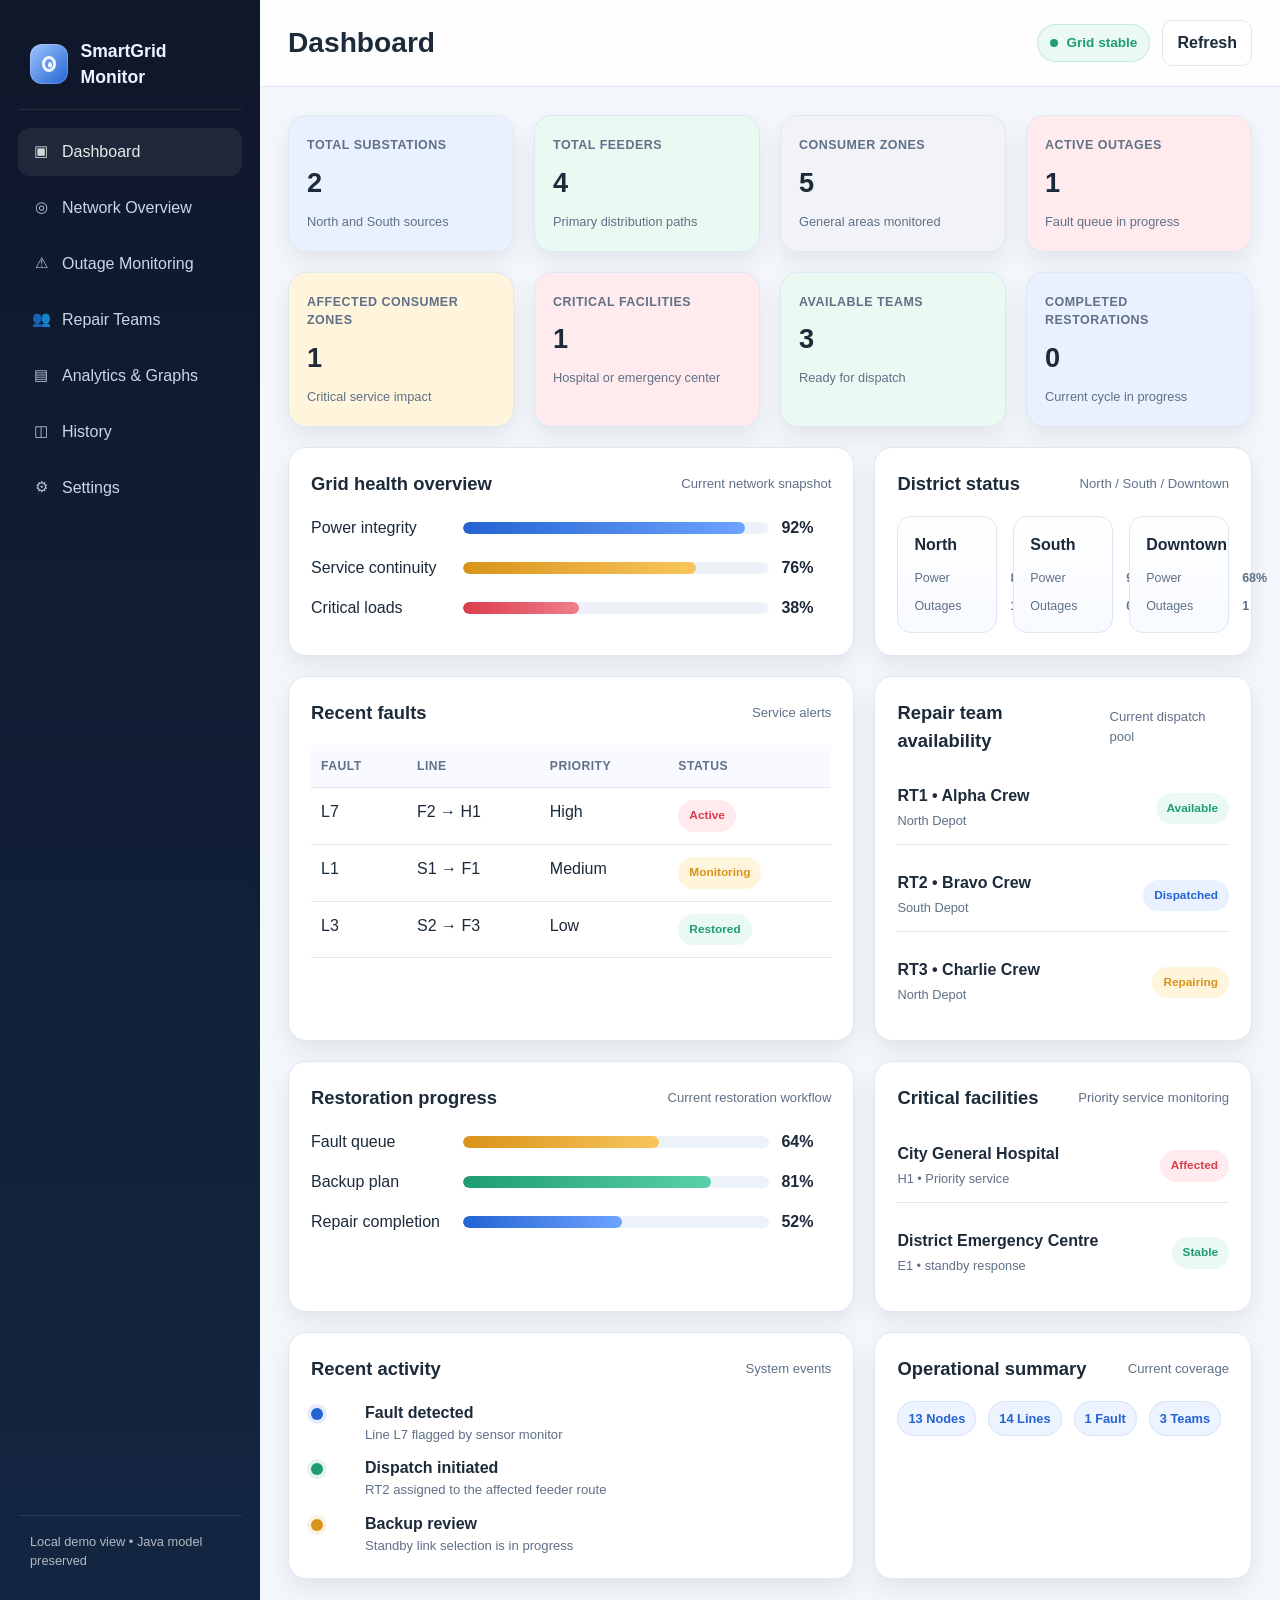
==== index.html @ f93d68ac "Update project" ====
<!DOCTYPE html>
<html lang="en">
  <head>
    <meta charset="UTF-8" />
    <meta name="viewport" content="width=device-width, initial-scale=1.0" />
    <meta name="description" content="SmartGrid Monitor dashboard for outage detection and restoration." />
    <title>SmartGrid Monitor | Dashboard</title>
    <link rel="stylesheet" href="css/styles.css" />
  </head>
  <body>
    <div class="app-shell">
      <aside class="sidebar" aria-label="Main navigation">
        <div class="brand">
          <div class="brand-mark" aria-hidden="true"></div>
          <div class="brand-text">SmartGrid Monitor</div>
        </div>

        <nav class="nav" aria-label="Sidebar navigation">
          <a class="nav-item active" href="index.html"><span class="nav-icon">▣</span> Dashboard</a>
          <a class="nav-item" href="network.html"><span class="nav-icon">◎</span> Network Overview</a>
          <a class="nav-item" href="outages.html"><span class="nav-icon">⚠</span> Outage Monitoring</a>
          <a class="nav-item" href="teams.html"><span class="nav-icon">👥</span> Repair Teams</a>
          <a class="nav-item" href="analytics.html"><span class="nav-icon">▤</span> Analytics &amp; Graphs</a>
          <a class="nav-item" href="history.html"><span class="nav-icon">◫</span> History</a>
          <a class="nav-item" href="settings.html"><span class="nav-icon">⚙</span> Settings</a>
        </nav>

        <div class="sidebar-footer">Local demo view • Java model preserved</div>
      </aside>

      <div class="main-panel">
        <header class="topbar">
          <div class="page-heading">
            <h1>Dashboard</h1>
          </div>
          <div class="topbar-meta">
            <span class="status-pill"><span class="status-dot"></span> Grid stable</span>
            <a class="header-action" href="index.html">Refresh</a>
          </div>
        </header>

        <main class="content">
          <section class="grid stats-grid" aria-label="Summary statistics">
            <article class="card stat-card blue-bg">
              <div class="stat-label">Total substations</div>
              <div class="stat-value">2</div>
              <div class="stat-foot">North and South sources</div>
            </article>

            <article class="card stat-card green-bg">
              <div class="stat-label">Total feeders</div>
              <div class="stat-value">4</div>
              <div class="stat-foot">Primary distribution paths</div>
            </article>

            <article class="card stat-card gray-bg">
              <div class="stat-label">Consumer zones</div>
              <div class="stat-value">5</div>
              <div class="stat-foot">General areas monitored</div>
            </article>

            <article class="card stat-card red-bg">
              <div class="stat-label">Active outages</div>
              <div class="stat-value">1</div>
              <div class="stat-foot">Fault queue in progress</div>
            </article>

            <article class="card stat-card amber-bg">
              <div class="stat-label">Affected consumer zones</div>
              <div class="stat-value">1</div>
              <div class="stat-foot">Critical service impact</div>
            </article>

            <article class="card stat-card red-bg">
              <div class="stat-label">Critical facilities</div>
              <div class="stat-value">1</div>
              <div class="stat-foot">Hospital or emergency center</div>
            </article>

            <article class="card stat-card green-bg">
              <div class="stat-label">Available teams</div>
              <div class="stat-value">3</div>
              <div class="stat-foot">Ready for dispatch</div>
            </article>

            <article class="card stat-card blue-bg">
              <div class="stat-label">Completed restorations</div>
              <div class="stat-value">0</div>
              <div class="stat-foot">Current cycle in progress</div>
            </article>
          </section>

          <section class="section-grid" style="margin-top: 20px;">
            <article class="card panel">
              <div class="panel-header">
                <h2 class="panel-title">Grid health overview</h2>
                <span class="muted">Current network snapshot</span>
              </div>

              <div class="progress-stack">
                <div class="progress-row">
                  <span>Power integrity</span>
                  <div class="progress-bar"><span style="width: 92%"></span></div>
                  <strong>92%</strong>
                </div>
                <div class="progress-row">
                  <span>Service continuity</span>
                  <div class="progress-bar"><span class="warn" style="width: 76%"></span></div>
                  <strong>76%</strong>
                </div>
                <div class="progress-row">
                  <span>Critical loads</span>
                  <div class="progress-bar"><span class="danger" style="width: 38%"></span></div>
                  <strong>38%</strong>
                </div>
              </div>
            </article>

            <article class="card panel">
              <div class="panel-header">
                <h2 class="panel-title">District status</h2>
                <span class="muted">North / South / Downtown</span>
              </div>

              <div class="district-grid">
                <div class="district-card">
                  <h3>North</h3>
                  <div class="mini-bars">
                    <div class="mini-row"><span>Power</span><div class="progress-bar"><span class="safe" style="width: 87%"></span></div><strong>87%</strong></div>
                    <div class="mini-row"><span>Outages</span><div class="progress-bar"><span class="danger" style="width: 25%"></span></div><strong>1</strong></div>
                  </div>
                </div>

                <div class="district-card">
                  <h3>South</h3>
                  <div class="mini-bars">
                    <div class="mini-row"><span>Power</span><div class="progress-bar"><span class="safe" style="width: 93%"></span></div><strong>93%</strong></div>
                    <div class="mini-row"><span>Outages</span><div class="progress-bar"><span class="warn" style="width: 14%"></span></div><strong>0</strong></div>
                  </div>
                </div>

                <div class="district-card">
                  <h3>Downtown</h3>
                  <div class="mini-bars">
                    <div class="mini-row"><span>Power</span><div class="progress-bar"><span class="warn" style="width: 68%"></span></div><strong>68%</strong></div>
                    <div class="mini-row"><span>Outages</span><div class="progress-bar"><span class="danger" style="width: 31%"></span></div><strong>1</strong></div>
                  </div>
                </div>
              </div>
            </article>
          </section>

          <section class="section-grid" style="margin-top: 20px;">
            <article class="card panel">
              <div class="panel-header">
                <h2 class="panel-title">Recent faults</h2>
                <span class="muted">Service alerts</span>
              </div>

              <div class="table-wrap">
                <table class="table">
                  <thead>
                    <tr>
                      <th>Fault</th>
                      <th>Line</th>
                      <th>Priority</th>
                      <th>Status</th>
                    </tr>
                  </thead>
                  <tbody>
                    <tr>
                      <td>L7</td>
                      <td>F2 → H1</td>
                      <td>High</td>
                      <td><span class="status-label status-critical">Active</span></td>
                    </tr>
                    <tr>
                      <td>L1</td>
                      <td>S1 → F1</td>
                      <td>Medium</td>
                      <td><span class="status-label status-watch">Monitoring</span></td>
                    </tr>
                    <tr>
                      <td>L3</td>
                      <td>S2 → F3</td>
                      <td>Low</td>
                      <td><span class="status-label status-available">Restored</span></td>
                    </tr>
                  </tbody>
                </table>
              </div>
            </article>

            <article class="card panel">
              <div class="panel-header">
                <h2 class="panel-title">Repair team availability</h2>
                <span class="muted">Current dispatch pool</span>
              </div>

              <div class="signal-list">
                <div class="signal-item">
                  <div class="signal-meta">
                    <strong>RT1 • Alpha Crew</strong>
                    <span>North Depot</span>
                  </div>
                  <span class="status-label status-available">Available</span>
                </div>
                <div class="signal-item">
                  <div class="signal-meta">
                    <strong>RT2 • Bravo Crew</strong>
                    <span>South Depot</span>
                  </div>
                  <span class="status-label status-dispatched">Dispatched</span>
                </div>
                <div class="signal-item">
                  <div class="signal-meta">
                    <strong>RT3 • Charlie Crew</strong>
                    <span>North Depot</span>
                  </div>
                  <span class="status-label status-repairing">Repairing</span>
                </div>
              </div>
            </article>
          </section>

          <section class="section-grid" style="margin-top: 20px;">
            <article class="card panel">
              <div class="panel-header">
                <h2 class="panel-title">Restoration progress</h2>
                <span class="muted">Current restoration workflow</span>
              </div>

              <div class="progress-stack">
                <div class="progress-row">
                  <span>Fault queue</span>
                  <div class="progress-bar"><span class="warn" style="width: 64%"></span></div>
                  <strong>64%</strong>
                </div>
                <div class="progress-row">
                  <span>Backup plan</span>
                  <div class="progress-bar"><span class="safe" style="width: 81%"></span></div>
                  <strong>81%</strong>
                </div>
                <div class="progress-row">
                  <span>Repair completion</span>
                  <div class="progress-bar"><span style="width: 52%"></span></div>
                  <strong>52%</strong>
                </div>
              </div>
            </article>

            <article class="card panel">
              <div class="panel-header">
                <h2 class="panel-title">Critical facilities</h2>
                <span class="muted">Priority service monitoring</span>
              </div>

              <div class="signal-list">
                <div class="signal-item">
                  <div class="signal-meta">
                    <strong>City General Hospital</strong>
                    <span>H1 • Priority service</span>
                  </div>
                  <span class="status-label status-critical">Affected</span>
                </div>
                <div class="signal-item">
                  <div class="signal-meta">
                    <strong>District Emergency Centre</strong>
                    <span>E1 • standby response</span>
                  </div>
                  <span class="status-label status-available">Stable</span>
                </div>
              </div>
            </article>
          </section>

          <section class="section-grid" style="margin-top: 20px;">
            <article class="card panel">
              <div class="panel-header">
                <h2 class="panel-title">Recent activity</h2>
                <span class="muted">System events</span>
              </div>

              <div class="timeline">
                <div class="timeline-item">
                  <span class="timeline-dot" aria-hidden="true"></span>
                  <div>
                    <strong>Fault detected</strong>
                    <div class="muted">Line L7 flagged by sensor monitor</div>
                  </div>
                </div>
                <div class="timeline-item">
                  <span class="timeline-dot" aria-hidden="true"></span>
                  <div>
                    <strong>Dispatch initiated</strong>
                    <div class="muted">RT2 assigned to the affected feeder route</div>
                  </div>
                </div>
                <div class="timeline-item">
                  <span class="timeline-dot" aria-hidden="true"></span>
                  <div>
                    <strong>Backup review</strong>
                    <div class="muted">Standby link selection is in progress</div>
                  </div>
                </div>
              </div>
            </article>

            <article class="card panel">
              <div class="panel-header">
                <h2 class="panel-title">Operational summary</h2>
                <span class="muted">Current coverage</span>
              </div>

              <div class="summary-strip">
                <span class="pill">13 Nodes</span>
                <span class="pill">14 Lines</span>
                <span class="pill">1 Fault</span>
                <span class="pill">3 Teams</span>
              </div>
            </article>
          </section>
        </main>
      </div>
    </div>
  </body>
</html>
---- css/styles.css ----
:root {
  --bg: #f4f7fb;
  --panel: #ffffff;
  --panel-soft: #edf3ff;
  --sidebar: #0f172a;
  --sidebar-soft: #132641;
  --nav: #dfeafc;
  --line: #dfe7f3;
  --text: #1c2a39;
  --muted: #5f7087;
  --blue: #2364d2;
  --blue-soft: #e9f1ff;
  --green: #1f9d71;
  --green-soft: #eafaf3;
  --red: #dc3d4b;
  --red-soft: #ffebee;
  --amber: #d9931a;
  --amber-soft: #fff4dc;
  --gray: #7f8fa8;
  --shadow: 0 10px 25px rgba(15, 23, 42, 0.08);
}

* { box-sizing: border-box; }

html { scroll-behavior: smooth; }

body {
  margin: 0;
  font-family: "Segoe UI", Tahoma, sans-serif;
  background: var(--bg);
  color: var(--text);
  line-height: 1.5;
}

a { color: inherit; text-decoration: none; }

img { max-width: 100%; display: block; }

.app-shell {
  display: grid;
  grid-template-columns: 260px minmax(0, 1fr);
  min-height: 100vh;
}

.sidebar {
  background: linear-gradient(180deg, var(--sidebar) 0%, var(--sidebar-soft) 100%);
  color: #edf4ff;
  padding: 28px 18px;
  display: flex;
  flex-direction: column;
}

.brand {
  display: flex;
  align-items: center;
  gap: 12px;
  padding: 10px 12px 18px;
  border-bottom: 1px solid rgba(255,255,255,0.09);
  margin-bottom: 18px;
}

.brand-mark {
  width: 40px;
  height: 40px;
  border-radius: 12px;
  background: linear-gradient(135deg, #9ec5ff 0%, #2364d2 100%);
  position: relative;
  box-shadow: inset 0 0 0 1px rgba(255,255,255,0.2);
}

.brand-mark::before,
.brand-mark::after {
  content: "";
  position: absolute;
  inset: 12px;
  border-radius: 50%;
  border: 3px solid rgba(255,255,255,0.9);
}

.brand-mark::after {
  inset: 18px 16px 16px 18px;
  border-width: 2px;
}

.brand-text {
  font-size: 1.1rem;
  font-weight: 700;
}

.nav {
  display: flex;
  flex-direction: column;
  gap: 8px;
}

.nav-item {
  display: flex;
  align-items: center;
  gap: 12px;
  padding: 12px 14px;
  border-radius: 12px;
  color: #dfe9ff;
  opacity: 0.9;
  transition: 0.2s ease;
}

.nav-item:hover,
.nav-item.active {
  background: rgba(255,255,255,0.08);
  color: #ffffff;
}

.nav-icon {
  width: 18px;
  text-align: center;
  font-size: 0.95rem;
  opacity: 0.9;
}

.sidebar-footer {
  margin-top: auto;
  padding: 16px 12px 8px;
  border-top: 1px solid rgba(255,255,255,0.09);
  font-size: 0.8rem;
  color: rgba(255,255,255,0.68);
}

.main-panel {
  min-width: 0;
  display: flex;
  flex-direction: column;
}

.topbar {
  background: rgba(255,255,255,0.76);
  backdrop-filter: blur(12px);
  border-bottom: 1px solid var(--line);
  padding: 20px 28px;
  display: flex;
  align-items: center;
  justify-content: space-between;
  gap: 12px;
}

.page-heading h1 {
  margin: 0;
  font-size: clamp(1.6rem, 2.2vw, 2.2rem);
}

.topbar-meta {
  display: flex;
  align-items: center;
  gap: 12px;
}

.status-pill {
  display: inline-flex;
  align-items: center;
  gap: 8px;
  border-radius: 999px;
  padding: 8px 12px;
  font-size: 0.85rem;
  font-weight: 600;
  background: var(--green-soft);
  color: var(--green);
  border: 1px solid rgba(31,157,113,0.18);
}

.status-dot {
  width: 8px;
  height: 8px;
  border-radius: 50%;
  background: currentColor;
  display: inline-block;
}

.header-action {
  padding: 10px 14px;
  border-radius: 10px;
  border: 1px solid var(--line);
  background: var(--panel);
  color: var(--text);
  font-weight: 600;
}

.content {
  padding: 28px;
}

.grid {
  display: grid;
  gap: 20px;
}

.stats-grid {
  grid-template-columns: repeat(auto-fit, minmax(180px, 1fr));
}

.card {
  background: var(--panel);
  border: 1px solid var(--line);
  border-radius: 18px;
  box-shadow: var(--shadow);
}

.stat-card {
  padding: 20px 18px;
  display: flex;
  flex-direction: column;
  gap: 8px;
}

.stat-label {
  color: var(--muted);
  font-size: 0.78rem;
  text-transform: uppercase;
  letter-spacing: 0.04em;
  font-weight: 700;
}

.stat-value {
  font-size: clamp(1.7rem, 2.1vw, 2.2rem);
  font-weight: 700;
}

.stat-foot {
  color: var(--muted);
  font-size: 0.8rem;
}

.green-bg { background: var(--green-soft); }
.red-bg { background: var(--red-soft); }
.blue-bg { background: var(--blue-soft); }
.amber-bg { background: var(--amber-soft); }
.gray-bg { background: #f1f3f8; }

.section-grid {
  display: grid;
  grid-template-columns: 1.5fr 1fr;
  gap: 20px;
}

.panel {
  padding: 22px;
}

.panel-header {
  display: flex;
  align-items: center;
  justify-content: space-between;
  gap: 16px;
  margin-bottom: 18px;
}

.panel-title {
  margin: 0;
  font-size: 1.15rem;
}

.muted {
  color: var(--muted);
  font-size: 0.82rem;
}

.progress-stack {
  display: grid;
  gap: 16px;
}

.progress-row {
  display: grid;
  grid-template-columns: 140px 1fr 50px;
  align-items: center;
  gap: 12px;
}

.progress-bar {
  position: relative;
  height: 12px;
  background: #edf2f8;
  border-radius: 999px;
  overflow: hidden;
}

.progress-bar span {
  display: block;
  height: 100%;
  border-radius: inherit;
  background: linear-gradient(90deg, var(--blue) 0%, #6ea3ff 100%);
}

.progress-bar .warn { background: linear-gradient(90deg, var(--amber) 0%, #f8c65d 100%); }
.progress-bar .danger { background: linear-gradient(90deg, var(--red) 0%, #f07d8d 100%); }
.progress-bar .safe { background: linear-gradient(90deg, var(--green) 0%, #59d0aa 100%); }

.district-grid {
  display: grid;
  grid-template-columns: repeat(3, minmax(0, 1fr));
  gap: 16px;
}

.district-card {
  padding: 16px;
  border-radius: 14px;
  border: 1px solid var(--line);
  background: linear-gradient(180deg, #ffffff 0%, #f7faff 100%);
}

.district-card h3 {
  margin: 0 0 12px;
  font-size: 1rem;
}

.mini-bars {
  display: grid;
  gap: 10px;
}

.mini-row {
  display: grid;
  grid-template-columns: 80px 1fr 34px;
  align-items: center;
  gap: 8px;
  font-size: 0.78rem;
  color: var(--muted);
}

.table-wrap {
  overflow-x: auto;
}

.table {
  width: 100%;
  border-collapse: collapse;
}

.table th,
.table td {
  text-align: left;
  padding: 12px 10px;
  border-bottom: 1px solid var(--line);
  vertical-align: top;
}

.table th {
  color: var(--muted);
  background: #f8faff;
  font-size: 0.76rem;
  text-transform: uppercase;
  letter-spacing: 0.04em;
}

.status-label {
  display: inline-flex;
  align-items: center;
  justify-content: center;
  border-radius: 999px;
  padding: 6px 10px;
  font-size: 0.74rem;
  font-weight: 700;
  border: 1px solid transparent;
}

.status-available { background: var(--green-soft); color: var(--green); }
.status-dispatched { background: var(--blue-soft); color: var(--blue); }
.status-repairing { background: var(--amber-soft); color: var(--amber); }
.status-unavailable { background: #f4f5f7; color: var(--gray); }
.status-critical { background: var(--red-soft); color: var(--red); }
.status-watch { background: var(--amber-soft); color: var(--amber); }

.signal-list {
  display: grid;
  gap: 14px;
}

.signal-item {
  display: flex;
  align-items: center;
  justify-content: space-between;
  gap: 12px;
  padding: 12px 0;
  border-bottom: 1px solid var(--line);
}

.signal-item:last-child { border-bottom: none; }

.signal-meta strong { display: block; }

.signal-meta span { color: var(--muted); font-size: 0.8rem; }

.badge {
  min-width: 72px;
  text-align: center;
  padding: 5px 8px;
  border-radius: 999px;
  font-size: 0.72rem;
  font-weight: 700;
  background: var(--panel-soft);
  color: var(--blue);
}

.timeline {
  display: grid;
  gap: 12px;
}

.timeline-item {
  display: grid;
  grid-template-columns: 42px 1fr;
  gap: 12px;
  align-items: start;
}

.timeline-dot {
  width: 12px;
  height: 12px;
  margin-top: 7px;
  border-radius: 50%;
  background: var(--blue);
  box-shadow: 0 0 0 4px rgba(35,100,210,0.12);
}

.timeline-item:nth-child(2) .timeline-dot { background: var(--green); box-shadow: 0 0 0 4px rgba(31,157,113,0.12); }
.timeline-item:nth-child(3) .timeline-dot { background: var(--amber); box-shadow: 0 0 0 4px rgba(217,147,26,0.12); }

.summary-strip {
  display: flex;
  flex-wrap: wrap;
  gap: 12px;
  margin-top: 12px;
}

.pill {
  background: var(--panel-soft);
  color: var(--blue);
  border: 1px solid rgba(35,100,210,0.12);
  padding: 7px 10px;
  border-radius: 999px;
  font-size: 0.8rem;
  font-weight: 600;
}

.network-board {
  background: linear-gradient(160deg, #f6faff 0%, #eef5ff 100%);
  border: 1px solid var(--line);
  border-radius: 18px;
  padding: 18px;
  overflow: hidden;
}

.network-svg {
  width: 100%;
  height: auto;
  display: block;
}

.legend {
  display: flex;
  flex-wrap: wrap;
  gap: 12px;
  margin-top: 16px;
}

.legend-item {
  display: inline-flex;
  align-items: center;
  gap: 8px;
  font-size: 0.8rem;
  color: var(--muted);
}

.legend-swatch {
  width: 14px;
  height: 14px;
  border-radius: 5px;
  display: inline-block;
}

.chart-grid {
  display: grid;
  grid-template-columns: repeat(2, minmax(0, 1fr));
  gap: 20px;
}

.chart-card {
  padding: 18px;
}

.bar-chart {
  display: flex;
  align-items: flex-end;
  gap: 12px;
  height: 180px;
  padding-top: 15px;
}

.bar-group {
  flex: 1;
  display: flex;
  flex-direction: column;
  align-items: center;
  justify-content: flex-end;
  gap: 10px;
  min-height: 100%;
}

.bar-stack {
  display: flex;
  align-items: flex-end;
  gap: 6px;
  min-height: 120px;
}

.bar {
  width: 18px;
  border-radius: 8px 8px 0 0;
  background: linear-gradient(180deg, var(--blue) 0%, #7cb6ff 100%);
}

.bar.alt { background: linear-gradient(180deg, var(--green) 0%, #7ed3af 100%); }
.bar.warn { background: linear-gradient(180deg, var(--amber) 0%, #f3d58d 100%); }
.bar.danger { background: linear-gradient(180deg, var(--red) 0%, #ef8f9a 100%); }

.bar-label {
  font-size: 0.74rem;
  color: var(--muted);
}

.static-note {
  display: inline-block;
  padding: 6px 8px;
  border-radius: 999px;
  background: #f4f7ff;
  color: var(--blue);
  font-size: 0.72rem;
  font-weight: 700;
  margin-bottom: 10px;
}

.details-card {
  padding: 18px;
  border-radius: 16px;
  background: linear-gradient(160deg, #ffffff 0%, #f8fbff 100%);
  border: 1px solid var(--line);
}

.details-grid {
  display: grid;
  grid-template-columns: repeat(2, minmax(0, 1fr));
  gap: 14px 18px;
}

.details-grid div {
  padding: 10px 12px;
  border-radius: 12px;
  background: #f7f9fd;
  border: 1px solid var(--line);
}

.details-grid strong {
  display: block;
  margin-bottom: 4px;
  font-size: 0.76rem;
  color: var(--muted);
  text-transform: uppercase;
  letter-spacing: 0.04em;
}

.settings-grid {
  display: grid;
  grid-template-columns: repeat(auto-fit, minmax(220px, 1fr));
  gap: 18px;
}

.setting-card {
  padding: 18px;
}

.setting-list {
  list-style: none;
  margin: 0;
  padding: 0;
  display: grid;
  gap: 10px;
}

.setting-list li {
  display: flex;
  justify-content: space-between;
  gap: 12px;
  padding-bottom: 8px;
  border-bottom: 1px solid var(--line);
  color: var(--muted);
}

.setting-list li:last-child { border-bottom: none; padding-bottom: 0; }

.summary-box {
  display: grid;
  grid-template-columns: repeat(3, minmax(0, 1fr));
  gap: 16px;
  margin-top: 10px;
}

.kpi-box {
  padding: 18px;
  border-radius: 16px;
  background: linear-gradient(180deg, #f8fbff 0%, #eef5ff 100%);
  border: 1px solid var(--line);
}

.kpi-box strong {
  display: block;
  font-size: 1.5rem;
  margin-top: 4px;
}

.filter-row {
  display: flex;
  gap: 10px;
  flex-wrap: wrap;
  margin-bottom: 16px;
}

.filter-chip {
  display: inline-flex;
  align-items: center;
  justify-content: center;
  padding: 8px 12px;
  border-radius: 999px;
  border: 1px solid var(--line);
  background: var(--panel);
  font-weight: 600;
  color: var(--muted);
}

.filter-chip.active {
  background: var(--blue-soft);
  border-color: rgba(35,100,210,0.2);
  color: var(--blue);
}

@media (max-width: 980px) {
  .app-shell {
    grid-template-columns: 1fr;
  }

  .sidebar {
    padding-bottom: 12px;
  }

  .nav {
    display: grid;
    grid-template-columns: repeat(2, minmax(0, 1fr));
  }

  .section-grid,
  .chart-grid,
  .district-grid {
    grid-template-columns: 1fr;
  }
}

@media (max-width: 640px) {
  .content,
  .topbar {
    padding-left: 16px;
    padding-right: 16px;
  }

  .topbar {
    flex-wrap: wrap;
  }

  .nav {
    grid-template-columns: 1fr;
  }

  .summary-box {
    grid-template-columns: 1fr;
  }

  .progress-row {
    grid-template-columns: 1fr;
    gap: 8px;
  }

  .details-grid {
    grid-template-columns: 1fr;
  }
}
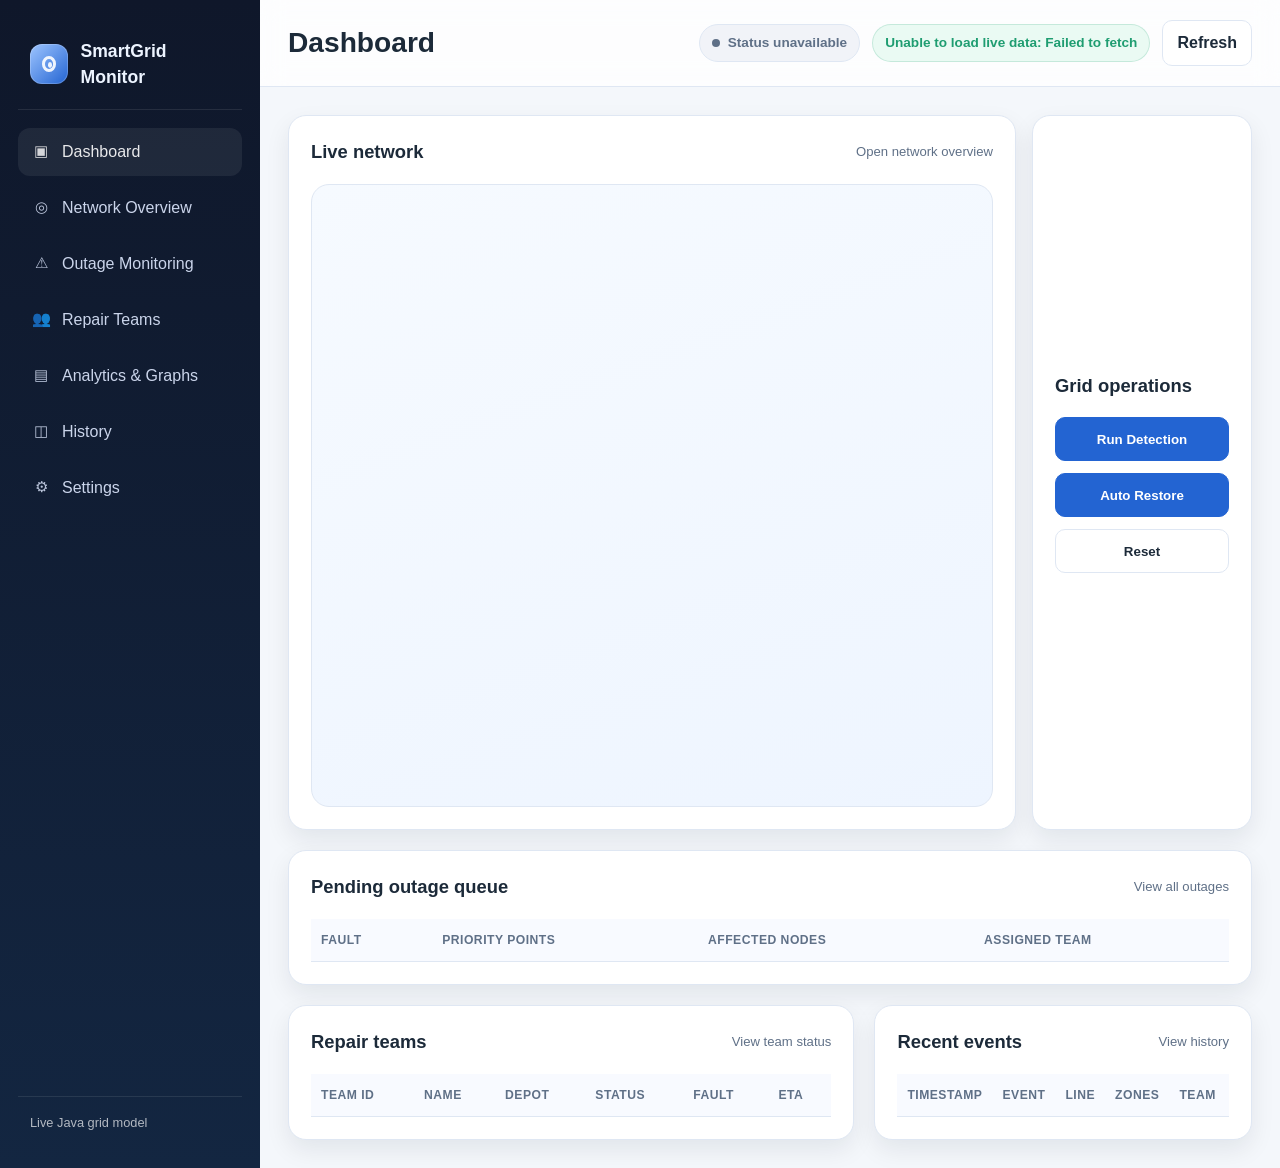
==== commit d3d996b5: "fron" ====
--- a/index.html
+++ b/index.html
@@ -3,7 +3,7 @@
   <head>
     <meta charset="UTF-8" />
     <meta name="viewport" content="width=device-width, initial-scale=1.0" />
-    <meta name="description" content="SmartGrid Monitor dashboard for outage detection and restoration." />
+    <meta name="description" content="Live SmartGrid Monitor dashboard." />
     <title>SmartGrid Monitor | Dashboard</title>
     <link rel="stylesheet" href="css/styles.css" />
   </head>
@@ -14,7 +14,6 @@
           <div class="brand-mark" aria-hidden="true"></div>
           <div class="brand-text">SmartGrid Monitor</div>
         </div>
-
         <nav class="nav" aria-label="Sidebar navigation">
           <a class="nav-item active" href="index.html"><span class="nav-icon">▣</span> Dashboard</a>
           <a class="nav-item" href="network.html"><span class="nav-icon">◎</span> Network Overview</a>
@@ -24,128 +23,58 @@
           <a class="nav-item" href="history.html"><span class="nav-icon">◫</span> History</a>
           <a class="nav-item" href="settings.html"><span class="nav-icon">⚙</span> Settings</a>
         </nav>
-
-        <div class="sidebar-footer">Local demo view • Java model preserved</div>
+        <div class="sidebar-footer">Live Java grid model</div>
       </aside>
 
       <div class="main-panel">
         <header class="topbar">
-          <div class="page-heading">
-            <h1>Dashboard</h1>
-          </div>
+          <div class="page-heading"><h1>Dashboard</h1></div>
           <div class="topbar-meta">
-            <span class="status-pill"><span class="status-dot"></span> Grid stable</span>
+            <span class="grid-status-badge is-loading" data-grid-status role="status" aria-live="polite">
+              Checking grid…
+            </span>
+            <span class="status-pill" data-api-status role="status">Connecting…</span>
             <a class="header-action" href="index.html">Refresh</a>
           </div>
         </header>
-
         <main class="content">
-          <section class="grid stats-grid" aria-label="Summary statistics">
-            <article class="card stat-card blue-bg">
-              <div class="stat-label">Total substations</div>
-              <div class="stat-value">2</div>
-              <div class="stat-foot">North and South sources</div>
-            </article>
-
-            <article class="card stat-card green-bg">
-              <div class="stat-label">Total feeders</div>
-              <div class="stat-value">4</div>
-              <div class="stat-foot">Primary distribution paths</div>
-            </article>
-
-            <article class="card stat-card gray-bg">
-              <div class="stat-label">Consumer zones</div>
-              <div class="stat-value">5</div>
-              <div class="stat-foot">General areas monitored</div>
-            </article>
-
-            <article class="card stat-card red-bg">
-              <div class="stat-label">Active outages</div>
-              <div class="stat-value">1</div>
-              <div class="stat-foot">Fault queue in progress</div>
-            </article>
-
-            <article class="card stat-card amber-bg">
-              <div class="stat-label">Affected consumer zones</div>
-              <div class="stat-value">1</div>
-              <div class="stat-foot">Critical service impact</div>
-            </article>
-
-            <article class="card stat-card red-bg">
-              <div class="stat-label">Critical facilities</div>
-              <div class="stat-value">1</div>
-              <div class="stat-foot">Hospital or emergency center</div>
-            </article>
-
-            <article class="card stat-card green-bg">
-              <div class="stat-label">Available teams</div>
-              <div class="stat-value">3</div>
-              <div class="stat-foot">Ready for dispatch</div>
-            </article>
-
-            <article class="card stat-card blue-bg">
-              <div class="stat-label">Completed restorations</div>
-              <div class="stat-value">0</div>
-              <div class="stat-foot">Current cycle in progress</div>
-            </article>
-          </section>
-
-          <section class="section-grid" style="margin-top: 20px;">
-            <article class="card panel">
-              <div class="panel-header">
-                <h2 class="panel-title">Grid health overview</h2>
-                <span class="muted">Current network snapshot</span>
-              </div>
-
-              <div class="progress-stack">
-                <div class="progress-row">
-                  <span>Power integrity</span>
-                  <div class="progress-bar"><span style="width: 92%"></span></div>
-                  <strong>92%</strong>
+          <section class="section-grid" style="grid-template-columns: minmax(0, 1fr);">
+            <div class="network-action-layout">
+              <article class="card panel">
+                <div class="panel-header">
+                  <h2 class="panel-title">Live network</h2>
+                  <a class="muted" href="network.html">Open network overview</a>
                 </div>
-                <div class="progress-row">
-                  <span>Service continuity</span>
-                  <div class="progress-bar"><span class="warn" style="width: 76%"></span></div>
-                  <strong>76%</strong>
+                <div class="network-board">
+                  <canvas id="networkCanvas" width="1100" height="1000"
+                    style="display: block; width: 100%; max-width: 100%; height: auto;"
+                    aria-label="Live electricity distribution network"></canvas>
                 </div>
-                <div class="progress-row">
-                  <span>Critical loads</span>
-                  <div class="progress-bar"><span class="danger" style="width: 38%"></span></div>
-                  <strong>38%</strong>
-                </div>
-              </div>
-            </article>
+              </article>
+              <section class="card panel network-actions" aria-label="Grid operations">
+                <h2 class="panel-title">Grid operations</h2>
+                <button class="header-action is-primary" type="button" data-grid-action="autoDetect">
+                  Run Detection
+                </button>
+                <button class="header-action is-primary" type="button" data-grid-action="restore">
+                  Auto Restore
+                </button>
+                <button class="header-action" type="button" data-grid-action="reset">Reset</button>
+              </section>
+            </div>
 
             <article class="card panel">
               <div class="panel-header">
-                <h2 class="panel-title">District status</h2>
-                <span class="muted">North / South / Downtown</span>
+                <h2 class="panel-title">Pending outage queue</h2>
+                <a class="muted" href="outages.html">View all outages</a>
               </div>
-
-              <div class="district-grid">
-                <div class="district-card">
-                  <h3>North</h3>
-                  <div class="mini-bars">
-                    <div class="mini-row"><span>Power</span><div class="progress-bar"><span class="safe" style="width: 87%"></span></div><strong>87%</strong></div>
-                    <div class="mini-row"><span>Outages</span><div class="progress-bar"><span class="danger" style="width: 25%"></span></div><strong>1</strong></div>
-                  </div>
-                </div>
-
-                <div class="district-card">
-                  <h3>South</h3>
-                  <div class="mini-bars">
-                    <div class="mini-row"><span>Power</span><div class="progress-bar"><span class="safe" style="width: 93%"></span></div><strong>93%</strong></div>
-                    <div class="mini-row"><span>Outages</span><div class="progress-bar"><span class="warn" style="width: 14%"></span></div><strong>0</strong></div>
-                  </div>
-                </div>
-
-                <div class="district-card">
-                  <h3>Downtown</h3>
-                  <div class="mini-bars">
-                    <div class="mini-row"><span>Power</span><div class="progress-bar"><span class="warn" style="width: 68%"></span></div><strong>68%</strong></div>
-                    <div class="mini-row"><span>Outages</span><div class="progress-bar"><span class="danger" style="width: 31%"></span></div><strong>1</strong></div>
-                  </div>
-                </div>
+              <div class="table-wrap">
+                <table id="outagesTable" class="table">
+                  <thead>
+                    <tr><th>Fault</th><th>Priority Points</th><th>Affected Nodes</th><th>Assigned Team</th></tr>
+                  </thead>
+                  <tbody></tbody>
+                </table>
               </div>
             </article>
           </section>
@@ -153,175 +82,36 @@
           <section class="section-grid" style="margin-top: 20px;">
             <article class="card panel">
               <div class="panel-header">
-                <h2 class="panel-title">Recent faults</h2>
-                <span class="muted">Service alerts</span>
+                <h2 class="panel-title">Repair teams</h2>
+                <a class="muted" href="teams.html">View team status</a>
               </div>
-
               <div class="table-wrap">
-                <table class="table">
+                <table id="teamsTable" class="table">
                   <thead>
-                    <tr>
-                      <th>Fault</th>
-                      <th>Line</th>
-                      <th>Priority</th>
-                      <th>Status</th>
-                    </tr>
+                    <tr><th>Team ID</th><th>Name</th><th>Depot</th><th>Status</th><th>Fault</th><th>ETA</th></tr>
                   </thead>
-                  <tbody>
-                    <tr>
-                      <td>L7</td>
-                      <td>F2 → H1</td>
-                      <td>High</td>
-                      <td><span class="status-label status-critical">Active</span></td>
-                    </tr>
-                    <tr>
-                      <td>L1</td>
-                      <td>S1 → F1</td>
-                      <td>Medium</td>
-                      <td><span class="status-label status-watch">Monitoring</span></td>
-                    </tr>
-                    <tr>
-                      <td>L3</td>
-                      <td>S2 → F3</td>
-                      <td>Low</td>
-                      <td><span class="status-label status-available">Restored</span></td>
-                    </tr>
-                  </tbody>
+                  <tbody></tbody>
                 </table>
               </div>
             </article>
-
             <article class="card panel">
               <div class="panel-header">
-                <h2 class="panel-title">Repair team availability</h2>
-                <span class="muted">Current dispatch pool</span>
+                <h2 class="panel-title">Recent events</h2>
+                <a class="muted" href="history.html">View history</a>
               </div>
-
-              <div class="signal-list">
-                <div class="signal-item">
-                  <div class="signal-meta">
-                    <strong>RT1 • Alpha Crew</strong>
-                    <span>North Depot</span>
-                  </div>
-                  <span class="status-label status-available">Available</span>
-                </div>
-                <div class="signal-item">
-                  <div class="signal-meta">
-                    <strong>RT2 • Bravo Crew</strong>
-                    <span>South Depot</span>
-                  </div>
-                  <span class="status-label status-dispatched">Dispatched</span>
-                </div>
-                <div class="signal-item">
-                  <div class="signal-meta">
-                    <strong>RT3 • Charlie Crew</strong>
-                    <span>North Depot</span>
-                  </div>
-                  <span class="status-label status-repairing">Repairing</span>
-                </div>
-              </div>
-            </article>
-          </section>
-
-          <section class="section-grid" style="margin-top: 20px;">
-            <article class="card panel">
-              <div class="panel-header">
-                <h2 class="panel-title">Restoration progress</h2>
-                <span class="muted">Current restoration workflow</span>
-              </div>
-
-              <div class="progress-stack">
-                <div class="progress-row">
-                  <span>Fault queue</span>
-                  <div class="progress-bar"><span class="warn" style="width: 64%"></span></div>
-                  <strong>64%</strong>
-                </div>
-                <div class="progress-row">
-                  <span>Backup plan</span>
-                  <div class="progress-bar"><span class="safe" style="width: 81%"></span></div>
-                  <strong>81%</strong>
-                </div>
-                <div class="progress-row">
-                  <span>Repair completion</span>
-                  <div class="progress-bar"><span style="width: 52%"></span></div>
-                  <strong>52%</strong>
-                </div>
-              </div>
-            </article>
-
-            <article class="card panel">
-              <div class="panel-header">
-                <h2 class="panel-title">Critical facilities</h2>
-                <span class="muted">Priority service monitoring</span>
-              </div>
-
-              <div class="signal-list">
-                <div class="signal-item">
-                  <div class="signal-meta">
-                    <strong>City General Hospital</strong>
-                    <span>H1 • Priority service</span>
-                  </div>
-                  <span class="status-label status-critical">Affected</span>
-                </div>
-                <div class="signal-item">
-                  <div class="signal-meta">
-                    <strong>District Emergency Centre</strong>
-                    <span>E1 • standby response</span>
-                  </div>
-                  <span class="status-label status-available">Stable</span>
-                </div>
-              </div>
-            </article>
-          </section>
-
-          <section class="section-grid" style="margin-top: 20px;">
-            <article class="card panel">
-              <div class="panel-header">
-                <h2 class="panel-title">Recent activity</h2>
-                <span class="muted">System events</span>
-              </div>
-
-              <div class="timeline">
-                <div class="timeline-item">
-                  <span class="timeline-dot" aria-hidden="true"></span>
-                  <div>
-                    <strong>Fault detected</strong>
-                    <div class="muted">Line L7 flagged by sensor monitor</div>
-                  </div>
-                </div>
-                <div class="timeline-item">
-                  <span class="timeline-dot" aria-hidden="true"></span>
-                  <div>
-                    <strong>Dispatch initiated</strong>
-                    <div class="muted">RT2 assigned to the affected feeder route</div>
-                  </div>
-                </div>
-                <div class="timeline-item">
-                  <span class="timeline-dot" aria-hidden="true"></span>
-                  <div>
-                    <strong>Backup review</strong>
-                    <div class="muted">Standby link selection is in progress</div>
-                  </div>
-                </div>
-              </div>
-            </article>
-
-            <article class="card panel">
-              <div class="panel-header">
-                <h2 class="panel-title">Operational summary</h2>
-                <span class="muted">Current coverage</span>
-              </div>
-
-              <div class="summary-strip">
-                <span class="pill">13 Nodes</span>
-                <span class="pill">14 Lines</span>
-                <span class="pill">1 Fault</span>
-                <span class="pill">3 Teams</span>
+              <div class="table-wrap">
+                <table id="historyTable" class="table">
+                  <thead>
+                    <tr><th>Timestamp</th><th>Event</th><th>Line</th><th>Zones</th><th>Team</th><th>Status</th></tr>
+                  </thead>
+                  <tbody></tbody>
+                </table>
               </div>
             </article>
           </section>
         </main>
       </div>
     </div>
+    <script src="app.js"></script>
   </body>
 </html>
--- a/css/styles.css
+++ b/css/styles.css
@@ -166,6 +166,50 @@
   border: 1px solid rgba(31,157,113,0.18);
 }
 
+.grid-status-badge {
+  display: inline-flex;
+  align-items: center;
+  gap: 8px;
+  border: 1px solid transparent;
+  border-radius: 999px;
+  padding: 8px 12px;
+  font-size: 0.85rem;
+  font-weight: 700;
+  white-space: nowrap;
+}
+
+.grid-status-badge::before {
+  width: 8px;
+  height: 8px;
+  border-radius: 50%;
+  background: currentColor;
+  content: "";
+}
+
+.grid-status-badge.is-loading {
+  background: #f1f3f8;
+  border-color: var(--line);
+  color: var(--muted);
+}
+
+.grid-status-badge.is-stable {
+  background: var(--green-soft);
+  border-color: rgba(31,157,113,0.22);
+  color: var(--green);
+}
+
+.grid-status-badge.is-outage {
+  background: var(--amber-soft);
+  border-color: rgba(217,147,26,0.24);
+  color: var(--amber);
+}
+
+.grid-status-badge.is-critical {
+  background: var(--red-soft);
+  border-color: rgba(220,61,75,0.22);
+  color: var(--red);
+}
+
 .status-dot {
   width: 8px;
   height: 8px;
@@ -240,6 +284,60 @@
   gap: 20px;
 }
 
+.section-grid > * {
+  min-width: 0;
+}
+
+.network-action-layout {
+  display: grid;
+  grid-template-columns: minmax(0, 1fr) 220px;
+  align-items: stretch;
+  gap: 16px;
+  min-width: 0;
+}
+
+.network-actions {
+  display: flex;
+  flex-direction: column;
+  justify-content: center;
+  gap: 12px;
+}
+
+.network-actions .panel-title {
+  margin-bottom: 6px;
+}
+
+.network-actions .header-action {
+  width: 100%;
+  min-height: 44px;
+  cursor: pointer;
+  transition: background-color 180ms ease, border-color 180ms ease,
+    box-shadow 180ms ease, color 180ms ease, transform 180ms ease;
+}
+
+.network-actions .header-action:hover {
+  border-color: #b9c9df;
+  background: #f5f8fd;
+  box-shadow: 0 5px 12px rgba(15, 23, 42, 0.09);
+  transform: translateY(-1px);
+}
+
+.network-actions .header-action:focus-visible {
+  outline: 3px solid rgba(35, 100, 210, 0.3);
+  outline-offset: 2px;
+}
+
+.network-actions .header-action.is-primary {
+  border-color: var(--blue);
+  background: var(--blue);
+  color: #ffffff;
+}
+
+.network-actions .header-action.is-primary:hover {
+  border-color: #174eae;
+  background: #174eae;
+}
+
 .panel {
   padding: 22px;
 }
@@ -367,6 +465,21 @@
 .status-unavailable { background: #f4f5f7; color: var(--gray); }
 .status-critical { background: var(--red-soft); color: var(--red); }
 .status-watch { background: var(--amber-soft); color: var(--amber); }
+
+.priority-score {
+  display: inline-flex;
+  align-items: center;
+  justify-content: center;
+  min-width: 72px;
+  padding: 5px 10px;
+  border: 1px solid rgba(35, 100, 210, 0.18);
+  border-radius: 999px;
+  background: var(--blue-soft);
+  color: var(--blue);
+  font-size: 0.8rem;
+  font-weight: 700;
+  white-space: nowrap;
+}
 
 .signal-list {
   display: grid;
@@ -454,6 +567,77 @@
   display: block;
 }
 
+.modal[hidden] {
+  display: none;
+}
+
+.modal {
+  position: fixed;
+  inset: 0;
+  z-index: 1000;
+  display: grid;
+  place-items: center;
+  padding: 20px;
+}
+
+.modal-backdrop {
+  position: absolute;
+  inset: 0;
+  background: rgba(15, 23, 42, 0.48);
+}
+
+.modal-dialog {
+  position: relative;
+  z-index: 1;
+  width: min(100%, 480px);
+  padding: 24px;
+  background: var(--panel);
+  box-shadow: 0 24px 70px rgba(15, 23, 42, 0.24);
+}
+
+.modal-close {
+  border: 0;
+  background: transparent;
+  color: var(--muted);
+  font-size: 1.6rem;
+  cursor: pointer;
+}
+
+.form-field {
+  display: grid;
+  gap: 6px;
+  margin: 16px 0;
+}
+
+.form-field label {
+  font-size: 0.9rem;
+  font-weight: 600;
+}
+
+.form-field input,
+.form-field select {
+  width: 100%;
+  padding: 10px 12px;
+  border: 1px solid var(--line);
+  border-radius: 10px;
+  background: var(--panel);
+  color: var(--text);
+  font: inherit;
+}
+
+.modal-actions {
+  display: flex;
+  justify-content: flex-end;
+  gap: 10px;
+  margin-top: 20px;
+}
+
+.modal-error {
+  min-height: 1.2em;
+  margin: 8px 0;
+  color: var(--red);
+}
+
 .legend {
   display: flex;
   flex-wrap: wrap;
@@ -656,8 +840,23 @@
 
   .section-grid,
   .chart-grid,
-  .district-grid {
+  .district-grid,
+  .network-action-layout {
     grid-template-columns: 1fr;
+  }
+
+  .network-actions {
+    flex-direction: row;
+    flex-wrap: wrap;
+  }
+
+  .network-actions .header-action {
+    width: auto;
+    flex: 1 1 160px;
+  }
+
+  .network-actions .panel-title {
+    flex-basis: 100%;
   }
 }
 
@@ -672,6 +871,10 @@
     flex-wrap: wrap;
   }
 
+  .topbar-meta {
+    flex-wrap: wrap;
+  }
+
   .nav {
     grid-template-columns: 1fr;
   }
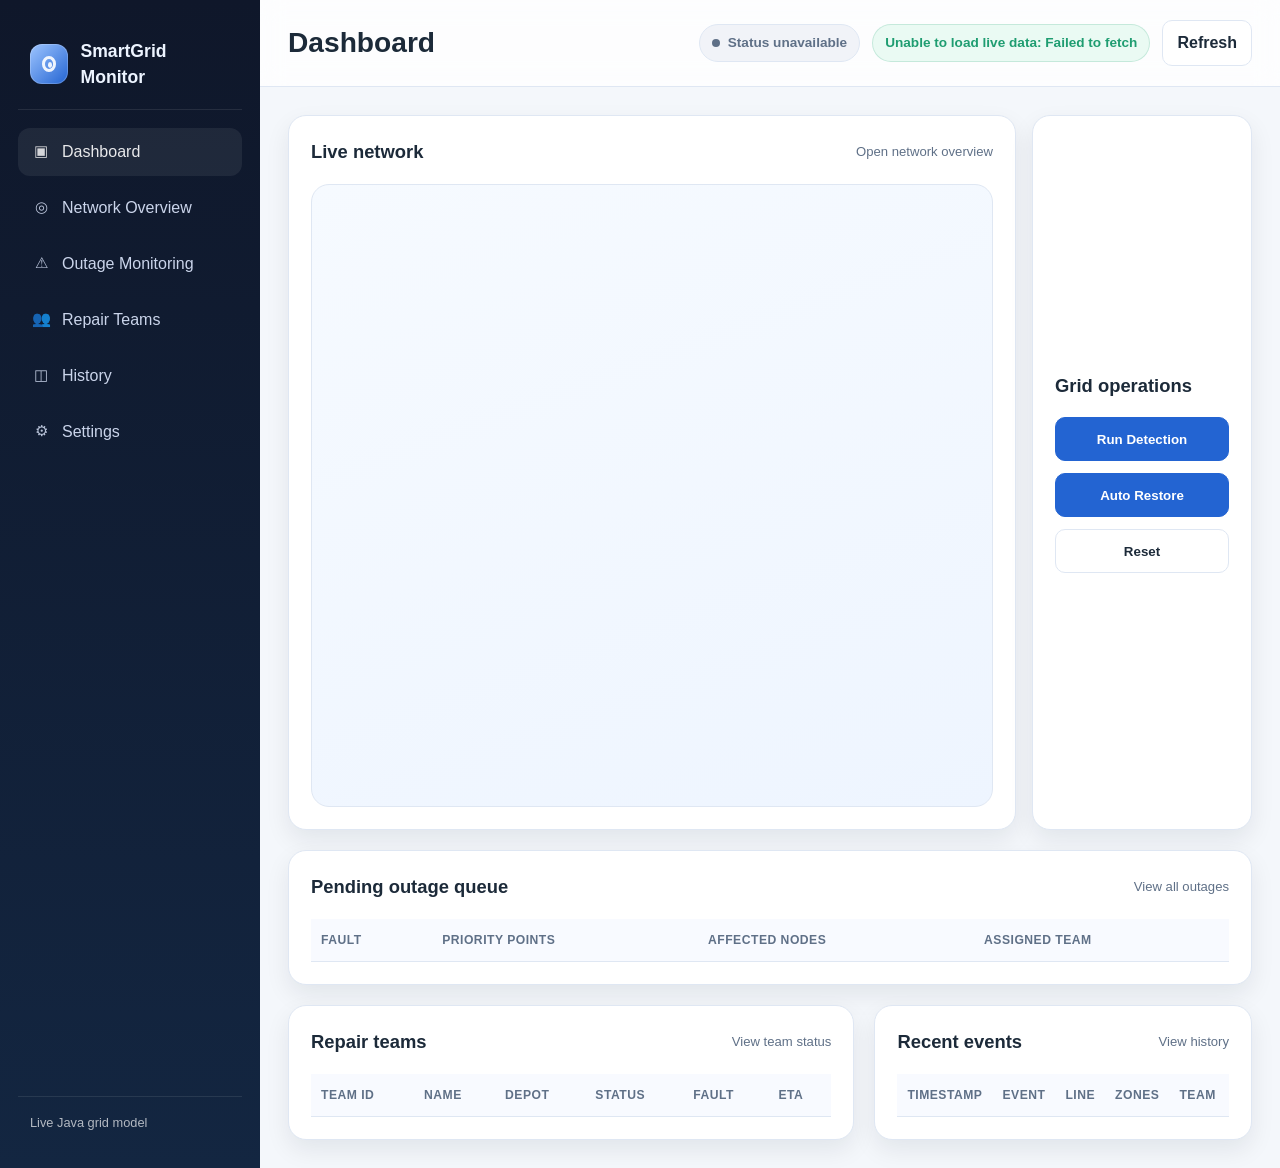
==== commit 6f23f8df: "frontend update" ====
--- a/index.html
+++ b/index.html
@@ -19,7 +19,6 @@
           <a class="nav-item" href="network.html"><span class="nav-icon">◎</span> Network Overview</a>
           <a class="nav-item" href="outages.html"><span class="nav-icon">⚠</span> Outage Monitoring</a>
           <a class="nav-item" href="teams.html"><span class="nav-icon">👥</span> Repair Teams</a>
-          <a class="nav-item" href="analytics.html"><span class="nav-icon">▤</span> Analytics &amp; Graphs</a>
           <a class="nav-item" href="history.html"><span class="nav-icon">◫</span> History</a>
           <a class="nav-item" href="settings.html"><span class="nav-icon">⚙</span> Settings</a>
         </nav>
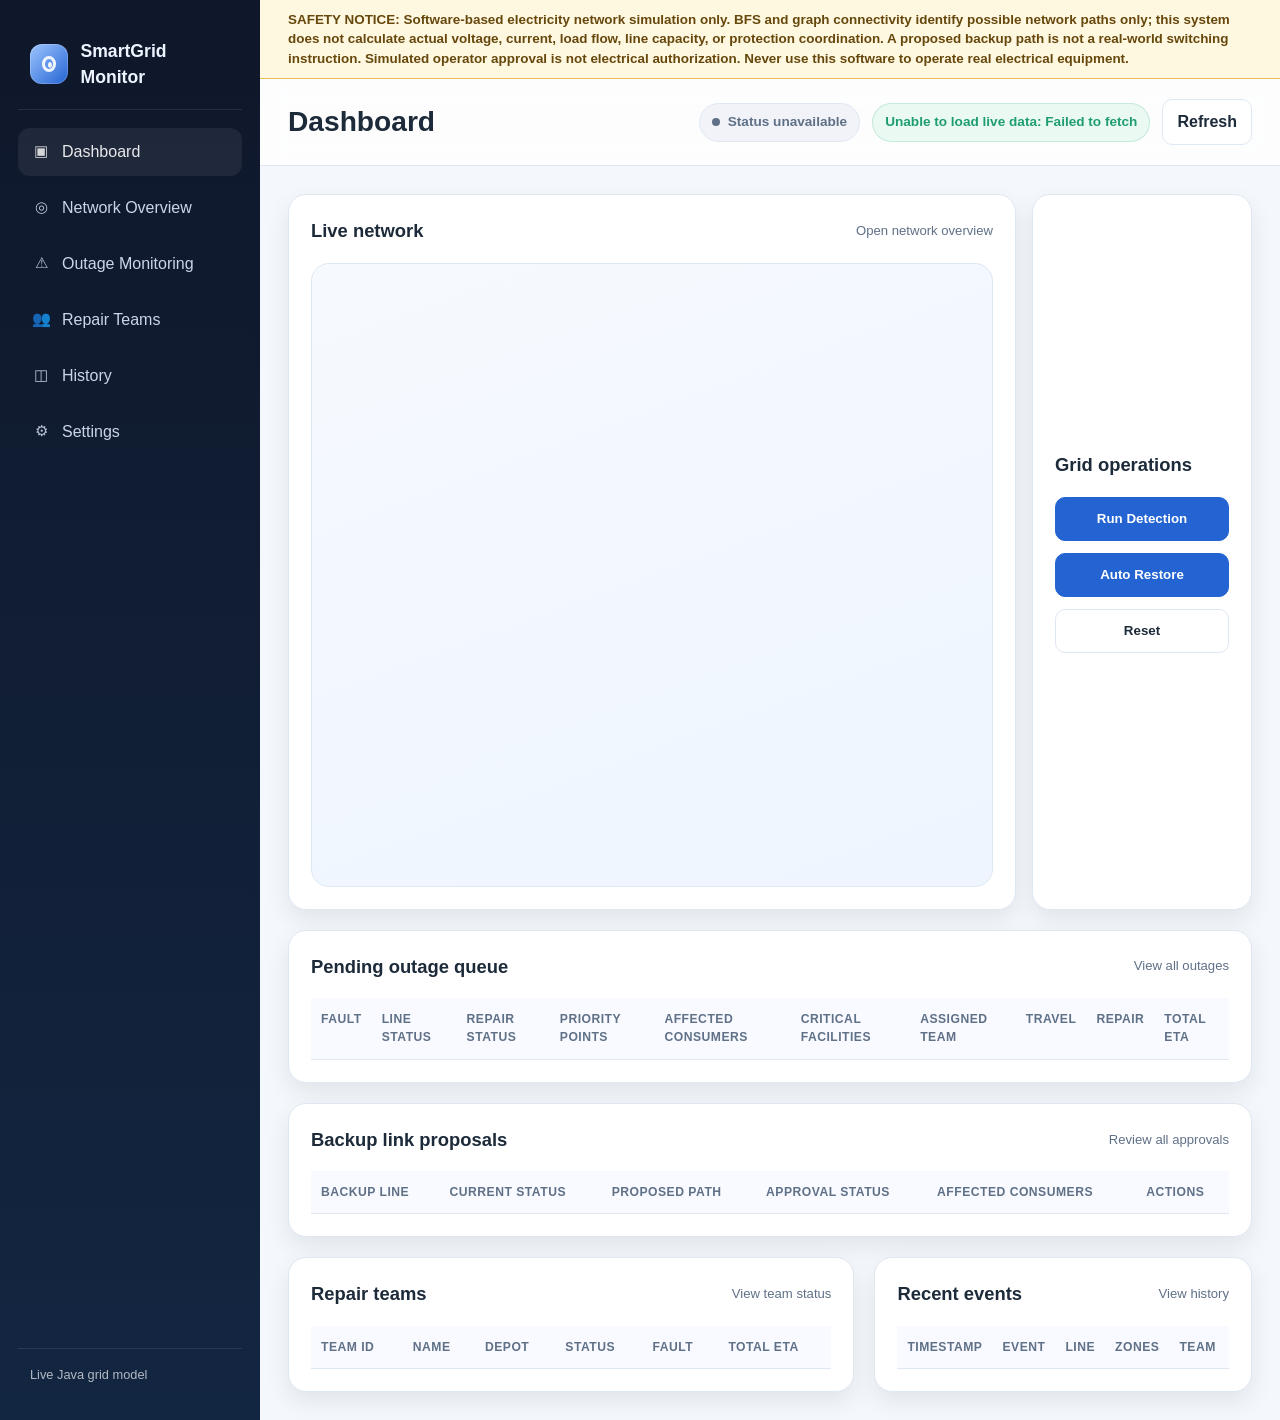
==== commit 628a9d56: "Approval & Repair time" ====
--- a/index.html
+++ b/index.html
@@ -26,6 +26,9 @@
       </aside>
 
       <div class="main-panel">
+        <aside class="safety-notice" role="note" aria-label="Electrical safety notice">
+          SAFETY NOTICE: Software-based electricity network simulation only. BFS and graph connectivity identify possible network paths only; this system does not calculate actual voltage, current, load flow, line capacity, or protection coordination. A proposed backup path is not a real-world switching instruction. Simulated operator approval is not electrical authorization. Never use this software to operate real electrical equipment.
+        </aside>
         <header class="topbar">
           <div class="page-heading"><h1>Dashboard</h1></div>
           <div class="topbar-meta">
@@ -70,7 +73,28 @@
               <div class="table-wrap">
                 <table id="outagesTable" class="table">
                   <thead>
-                    <tr><th>Fault</th><th>Priority Points</th><th>Affected Nodes</th><th>Assigned Team</th></tr>
+                    <tr><th>Fault</th><th>Line status</th><th>Repair status</th><th>Priority Points</th><th>Affected consumers</th><th>Critical facilities</th><th>Assigned team</th><th>Travel</th><th>Repair</th><th>Total ETA</th></tr>
+                  </thead>
+                  <tbody></tbody>
+                </table>
+              </div>
+            </article>
+            <article class="card panel">
+              <div class="panel-header">
+                <h2 class="panel-title">Backup link proposals</h2>
+                <a class="muted" href="outages.html">Review all approvals</a>
+              </div>
+              <div class="table-wrap">
+                <table id="backupApprovalsTable" class="table">
+                  <thead>
+                    <tr>
+                      <th>Backup line</th>
+                      <th>Current status</th>
+                      <th>Proposed path</th>
+                      <th>Approval status</th>
+                      <th>Affected consumers</th>
+                      <th>Actions</th>
+                    </tr>
                   </thead>
                   <tbody></tbody>
                 </table>
@@ -87,7 +111,7 @@
               <div class="table-wrap">
                 <table id="teamsTable" class="table">
                   <thead>
-                    <tr><th>Team ID</th><th>Name</th><th>Depot</th><th>Status</th><th>Fault</th><th>ETA</th></tr>
+                    <tr><th>Team ID</th><th>Name</th><th>Depot</th><th>Status</th><th>Fault</th><th>Total ETA</th></tr>
                   </thead>
                   <tbody></tbody>
                 </table>
--- a/css/styles.css
+++ b/css/styles.css
@@ -142,6 +142,19 @@
   gap: 12px;
 }
 
+.safety-notice {
+  position: sticky;
+  top: 0;
+  z-index: 5;
+  padding: 10px 28px;
+  border-bottom: 1px solid #e8be52;
+  background: #fff8e1;
+  color: #66470c;
+  font-size: 0.84rem;
+  font-weight: 700;
+  line-height: 1.45;
+}
+
 .page-heading h1 {
   margin: 0;
   font-size: clamp(1.6rem, 2.2vw, 2.2rem);
@@ -225,6 +238,12 @@
   background: var(--panel);
   color: var(--text);
   font-weight: 600;
+}
+
+.backup-action-button {
+  margin: 2px 6px 2px 0;
+  padding: 6px 9px;
+  font-size: 12px;
 }
 
 .content {
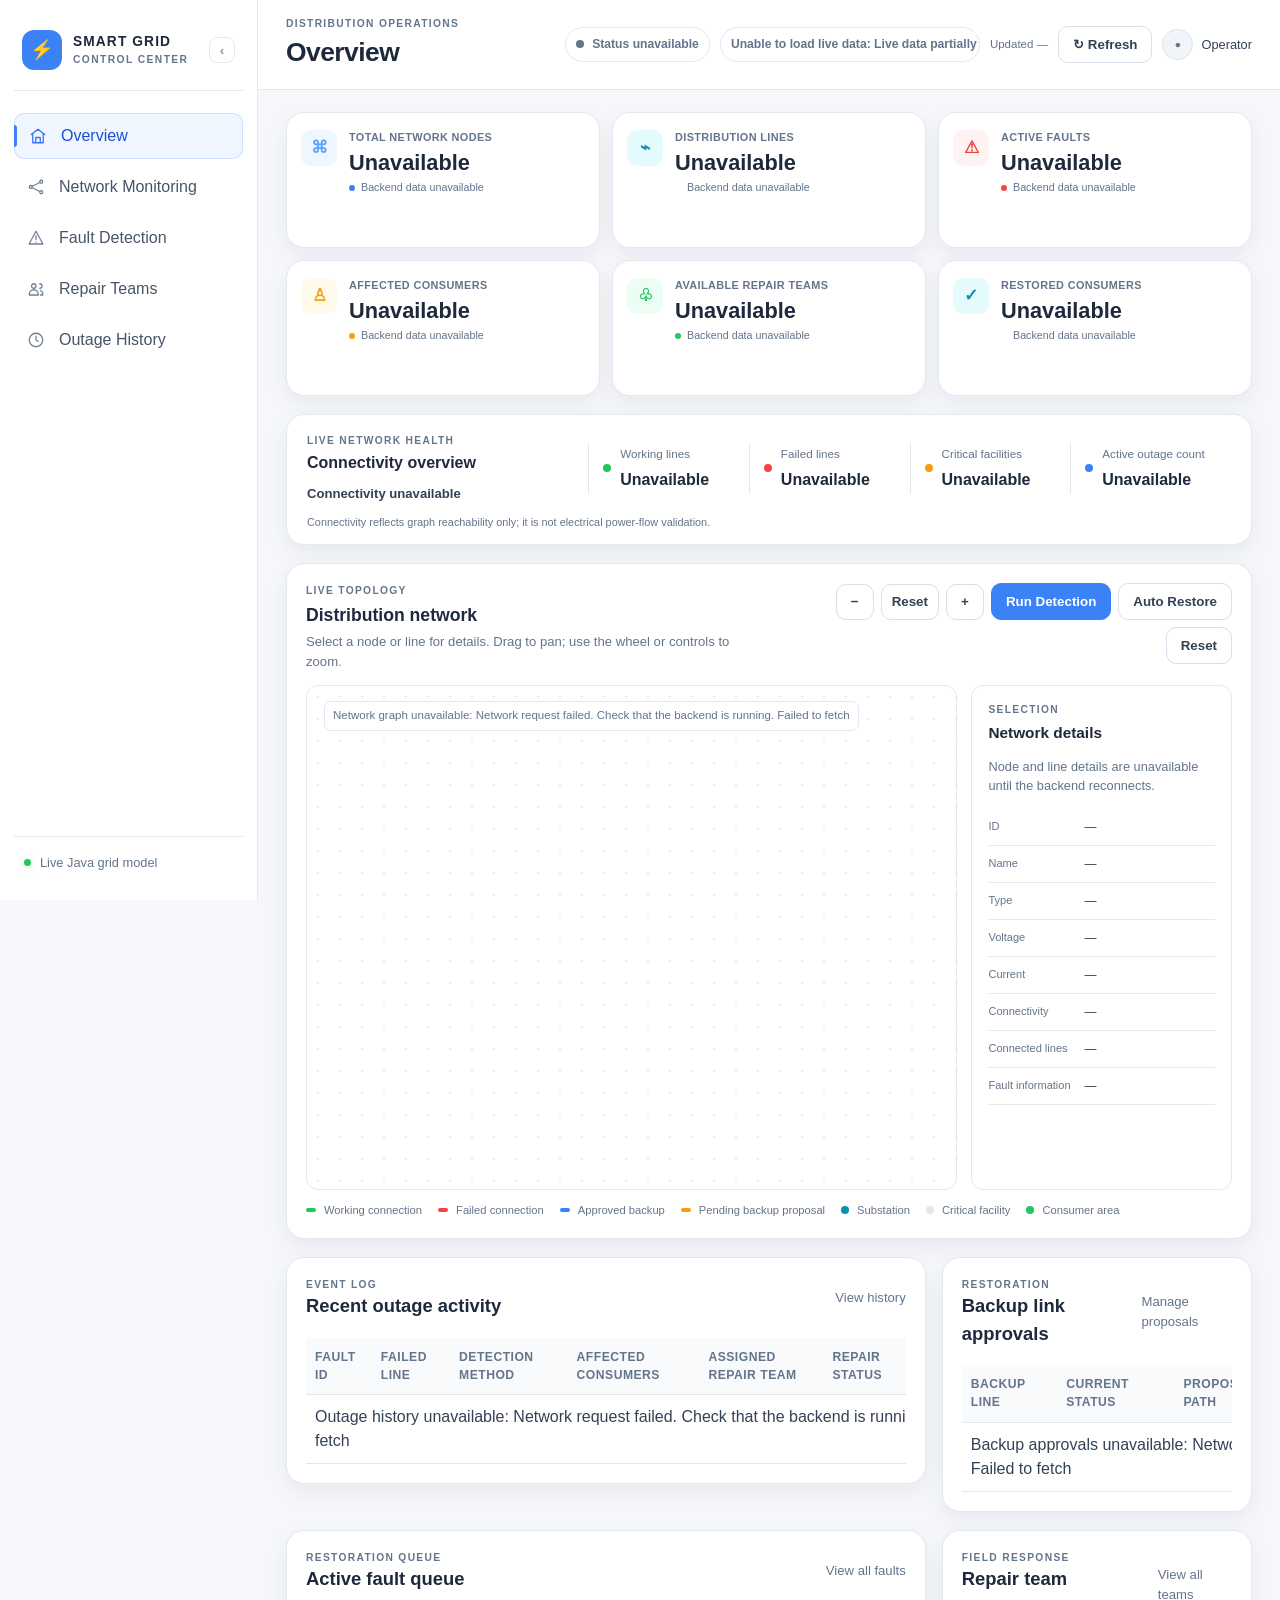
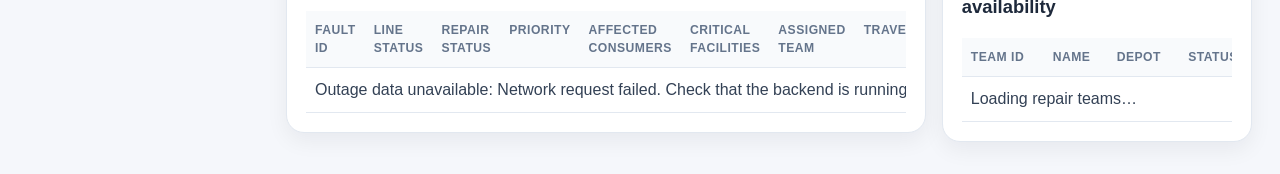
==== commit b7ae73aa: "Final fixes" ====
--- a/index.html
+++ b/index.html
@@ -3,137 +3,269 @@
   <head>
     <meta charset="UTF-8" />
     <meta name="viewport" content="width=device-width, initial-scale=1.0" />
-    <meta name="description" content="Live SmartGrid Monitor dashboard." />
-    <title>SmartGrid Monitor | Dashboard</title>
+    <meta name="description" content="Live Smart Grid Control Center dashboard." />
+    <title>Smart Grid Control Center | Overview</title>
     <link rel="stylesheet" href="css/styles.css" />
   </head>
-  <body>
+  <body class="dashboard-page">
     <div class="app-shell">
       <aside class="sidebar" aria-label="Main navigation">
         <div class="brand">
-          <div class="brand-mark" aria-hidden="true"></div>
-          <div class="brand-text">SmartGrid Monitor</div>
+          <div class="brand-mark" aria-hidden="true">⚡</div>
+          <div class="brand-text"><strong>SMART GRID</strong><span>CONTROL CENTER</span></div>
+          <button class="sidebar-toggle" type="button" aria-label="Collapse navigation"
+            aria-expanded="true" data-sidebar-toggle>‹</button>
         </div>
         <nav class="nav" aria-label="Sidebar navigation">
-          <a class="nav-item active" href="index.html"><span class="nav-icon">▣</span> Dashboard</a>
-          <a class="nav-item" href="network.html"><span class="nav-icon">◎</span> Network Overview</a>
-          <a class="nav-item" href="outages.html"><span class="nav-icon">⚠</span> Outage Monitoring</a>
-          <a class="nav-item" href="teams.html"><span class="nav-icon">👥</span> Repair Teams</a>
-          <a class="nav-item" href="history.html"><span class="nav-icon">◫</span> History</a>
-          <a class="nav-item" href="settings.html"><span class="nav-icon">⚙</span> Settings</a>
+          <a class="nav-item active" href="index.html" aria-label="Overview" aria-current="page">
+            <span class="nav-icon" aria-hidden="true"><svg viewBox="0 0 24 24"><path d="m3 10 9-7 9 7"/><path d="M5 9v12h14V9M9 21v-7h6v7"/></svg></span><span class="nav-label">Overview</span>
+          </a>
+          <a class="nav-item" href="network.html" aria-label="Network Monitoring">
+            <span class="nav-icon" aria-hidden="true"><svg viewBox="0 0 24 24"><circle cx="5" cy="12" r="2"/><circle cx="19" cy="5" r="2"/><circle cx="19" cy="19" r="2"/><path d="m7 11 10-5M7 13l10 5"/></svg></span><span class="nav-label">Network Monitoring</span>
+          </a>
+          <a class="nav-item" href="outages.html#fault-detection" aria-label="Fault Detection">
+            <span class="nav-icon" aria-hidden="true"><svg viewBox="0 0 24 24"><path d="M12 3 2.8 20h18.4L12 3Z"/><path d="M12 9v5M12 17.5v.1"/></svg></span><span class="nav-label">Fault Detection</span>
+          </a>
+          <a class="nav-item" href="teams.html" aria-label="Repair Teams">
+            <span class="nav-icon" aria-hidden="true"><svg viewBox="0 0 24 24"><circle cx="9" cy="8" r="3"/><path d="M3 20v-1a6 6 0 0 1 12 0v1H3ZM17 5a3 3 0 0 1 0 6M18 14a5 5 0 0 1 3 5v1h-3"/></svg></span><span class="nav-label">Repair Teams</span>
+          </a>
+          <a class="nav-item" href="history.html" aria-label="Outage History">
+            <span class="nav-icon" aria-hidden="true"><svg viewBox="0 0 24 24"><circle cx="12" cy="12" r="9"/><path d="M12 7v5l3 2"/></svg></span><span class="nav-label">Outage History</span>
+          </a>
         </nav>
-        <div class="sidebar-footer">Live Java grid model</div>
+        <div class="sidebar-footer"><span class="status-dot"></span> Live Java grid model</div>
       </aside>
 
       <div class="main-panel">
-        <aside class="safety-notice" role="note" aria-label="Electrical safety notice">
-          SAFETY NOTICE: Software-based electricity network simulation only. BFS and graph connectivity identify possible network paths only; this system does not calculate actual voltage, current, load flow, line capacity, or protection coordination. A proposed backup path is not a real-world switching instruction. Simulated operator approval is not electrical authorization. Never use this software to operate real electrical equipment.
-        </aside>
         <header class="topbar">
-          <div class="page-heading"><h1>Dashboard</h1></div>
+          <div class="page-heading">
+            <span class="eyebrow">DISTRIBUTION OPERATIONS</span>
+            <h1>Overview</h1>
+          </div>
           <div class="topbar-meta">
             <span class="grid-status-badge is-loading" data-grid-status role="status" aria-live="polite">
               Checking grid…
             </span>
-            <span class="status-pill" data-api-status role="status">Connecting…</span>
-            <a class="header-action" href="index.html">Refresh</a>
+            <span class="status-pill" data-api-status role="status" aria-live="polite">Connecting…</span>
+            <span class="last-updated">Updated <time data-last-updated>—</time></span>
+            <button class="header-action refresh-action" type="button" data-refresh-dashboard>
+              <span aria-hidden="true">↻</span> Refresh
+            </button>
+            <div class="operator-profile" aria-label="Operator profile placeholder">
+              <span class="operator-avatar" aria-hidden="true">●</span>
+              <span>Operator</span>
+            </div>
           </div>
         </header>
+
         <main class="content">
-          <section class="section-grid" style="grid-template-columns: minmax(0, 1fr);">
-            <div class="network-action-layout">
-              <article class="card panel">
-                <div class="panel-header">
-                  <h2 class="panel-title">Live network</h2>
-                  <a class="muted" href="network.html">Open network overview</a>
-                </div>
-                <div class="network-board">
-                  <canvas id="networkCanvas" width="1100" height="1000"
-                    style="display: block; width: 100%; max-width: 100%; height: auto;"
-                    aria-label="Live electricity distribution network"></canvas>
-                </div>
-              </article>
-              <section class="card panel network-actions" aria-label="Grid operations">
-                <h2 class="panel-title">Grid operations</h2>
-                <button class="header-action is-primary" type="button" data-grid-action="autoDetect">
-                  Run Detection
+          <section class="overview-stats" aria-label="Network summary">
+            <article class="card stat-card">
+              <div class="stat-icon icon-blue" aria-hidden="true">⌘</div>
+              <div class="stat-copy"><span class="stat-label">Total Network Nodes</span>
+                <strong class="stat-value" data-stat="nodes">Loading…</strong>
+                <span class="stat-foot" data-stat-foot="nodes"><i class="stat-indicator is-blue" aria-hidden="true"></i><span class="stat-foot-label">Live network data</span></span></div>
+            </article>
+            <article class="card stat-card">
+              <div class="stat-icon icon-cyan" aria-hidden="true">⌁</div>
+              <div class="stat-copy"><span class="stat-label">Distribution Lines</span>
+                <strong class="stat-value" data-stat="lines">Loading…</strong>
+                <span class="stat-foot" data-stat-foot="lines"><i class="stat-indicator is-cyan" aria-hidden="true"></i><span class="stat-foot-label">Live network data</span></span></div>
+            </article>
+            <article class="card stat-card">
+              <div class="stat-icon icon-red" aria-hidden="true">⚠</div>
+              <div class="stat-copy"><span class="stat-label">Active Faults</span>
+                <strong class="stat-value" data-stat="faults">Loading…</strong>
+                <span class="stat-foot" data-stat-foot="faults"><i class="stat-indicator is-red" aria-hidden="true"></i><span class="stat-foot-label">Failed lines in the network model</span></span></div>
+            </article>
+            <article class="card stat-card">
+              <div class="stat-icon icon-amber" aria-hidden="true">♙</div>
+              <div class="stat-copy"><span class="stat-label">Affected Consumers</span>
+                <strong class="stat-value" data-stat="consumers">Loading…</strong>
+                <span class="stat-foot" data-stat-foot="consumers"><i class="stat-indicator is-amber" aria-hidden="true"></i><span class="stat-foot-label">Disconnected consumer nodes</span></span></div>
+            </article>
+            <article class="card stat-card">
+              <div class="stat-icon icon-green" aria-hidden="true">♧</div>
+              <div class="stat-copy"><span class="stat-label">Available Repair Teams</span>
+                <strong class="stat-value" data-stat="teams">Loading…</strong>
+                <span class="stat-foot" data-stat-foot="teams"><i class="stat-indicator is-green" aria-hidden="true"></i><span class="stat-foot-label">Teams reporting AVAILABLE</span></span></div>
+            </article>
+            <article class="card stat-card">
+              <div class="stat-icon icon-cyan" aria-hidden="true">✓</div>
+              <div class="stat-copy"><span class="stat-label">Restored Consumers</span>
+                <strong class="stat-value" data-stat="restored">Loading…</strong>
+                <span class="stat-foot" data-stat-foot="restored"><i class="stat-indicator is-cyan" aria-hidden="true"></i><span class="stat-foot-label">Consumers in restored fault reports</span></span></div>
+            </article>
+          </section>
+
+          <section class="health-panel card" aria-labelledby="healthTitle">
+            <div class="health-heading">
+              <div><span class="eyebrow">LIVE NETWORK HEALTH</span><h2 id="healthTitle">Connectivity overview</h2></div>
+              <span class="health-summary" data-health-summary role="status">Loading network status…</span>
+            </div>
+            <div class="health-metrics">
+              <div class="health-metric"><span class="health-dot is-green"></span><span>Working lines</span>
+                <strong data-health-working>—</strong></div>
+              <div class="health-metric"><span class="health-dot is-red"></span><span>Failed lines</span>
+                <strong data-health-failed>—</strong></div>
+              <div class="health-metric"><span class="health-dot is-amber"></span><span>Critical facilities</span>
+                <strong data-health-critical>—</strong></div>
+              <div class="health-metric"><span class="health-dot is-blue"></span><span>Active outage count</span>
+                <strong data-health-outages>—</strong></div>
+            </div>
+            <p class="health-disclaimer">Connectivity reflects graph reachability only; it is not electrical power-flow validation.</p>
+          </section>
+
+          <section class="card panel graph-panel" aria-labelledby="networkGraphTitle">
+            <div class="panel-header graph-header">
+              <div><span class="eyebrow">LIVE TOPOLOGY</span><h2 id="networkGraphTitle" class="panel-title">Distribution network</h2>
+                <p class="muted">Select a node or line for details. Drag to pan; use the wheel or controls to zoom.</p></div>
+              <div class="graph-controls" aria-label="Network graph controls">
+                <button class="header-action graph-control" type="button" data-network-zoom="out" aria-label="Zoom out">−</button>
+                <button class="header-action graph-control" type="button" data-network-zoom="reset" aria-label="Reset zoom">Reset</button>
+                <button class="header-action graph-control" type="button" data-network-zoom="in" aria-label="Zoom in">+</button>
+                <button class="header-action is-primary graph-action" type="button" data-grid-action="autoDetect">Run Detection</button>
+                <button class="header-action graph-action" type="button" data-grid-action="restore">Auto Restore</button>
+                <button class="header-action graph-action" type="button" data-grid-action="reset">Reset</button>
+              </div>
+            </div>
+            <div class="network-layout">
+              <div class="network-board dashboard-network-board">
+                <p class="graph-state" data-graph-status role="status">Loading network graph…</p>
+                <canvas id="networkCanvas" width="1100" height="700" tabindex="0"
+                  aria-label="Interactive electricity distribution network graph. Select nodes and lines for details.">
+                </canvas>
+              </div>
+              <aside class="node-details card" id="networkDetails" aria-labelledby="nodeDetailsTitle" aria-live="polite">
+                <div class="panel-header"><div><span class="eyebrow">SELECTION</span>
+                  <h3 id="nodeDetailsTitle">Network details</h3></div></div>
+                <p class="details-empty" data-details-empty>Select a node or line in the graph to inspect its live details.</p>
+                <dl class="node-detail-list" data-node-details hidden>
+                  <div><dt>ID</dt><dd data-detail="id">—</dd></div>
+                  <div><dt>Name</dt><dd data-detail="name">—</dd></div>
+                  <div><dt>Type</dt><dd data-detail="type">—</dd></div>
+                  <div><dt>Voltage</dt><dd data-detail="voltage">—</dd></div>
+                  <div><dt>Current</dt><dd data-detail="current">—</dd></div>
+                  <div><dt>Connectivity</dt><dd data-detail="status">—</dd></div>
+                  <div><dt>Connected lines</dt><dd data-detail="lines">—</dd></div>
+                  <div><dt>Fault information</dt><dd data-detail="fault">—</dd></div>
+                </dl>
+                <button class="header-action is-primary detail-edit" type="button" data-selection-edit hidden>
+                  Open existing edit workflow
                 </button>
-                <button class="header-action is-primary" type="button" data-grid-action="restore">
-                  Auto Restore
-                </button>
-                <button class="header-action" type="button" data-grid-action="reset">Reset</button>
-              </section>
-            </div>
-
-            <article class="card panel">
-              <div class="panel-header">
-                <h2 class="panel-title">Pending outage queue</h2>
-                <a class="muted" href="outages.html">View all outages</a>
-              </div>
-              <div class="table-wrap">
-                <table id="outagesTable" class="table">
-                  <thead>
-                    <tr><th>Fault</th><th>Line status</th><th>Repair status</th><th>Priority Points</th><th>Affected consumers</th><th>Critical facilities</th><th>Assigned team</th><th>Travel</th><th>Repair</th><th>Total ETA</th></tr>
-                  </thead>
-                  <tbody></tbody>
-                </table>
-              </div>
-            </article>
-            <article class="card panel">
-              <div class="panel-header">
-                <h2 class="panel-title">Backup link proposals</h2>
-                <a class="muted" href="outages.html">Review all approvals</a>
-              </div>
-              <div class="table-wrap">
-                <table id="backupApprovalsTable" class="table">
-                  <thead>
-                    <tr>
-                      <th>Backup line</th>
-                      <th>Current status</th>
-                      <th>Proposed path</th>
-                      <th>Approval status</th>
-                      <th>Affected consumers</th>
-                      <th>Actions</th>
-                    </tr>
-                  </thead>
-                  <tbody></tbody>
-                </table>
-              </div>
-            </article>
-          </section>
-
-          <section class="section-grid" style="margin-top: 20px;">
-            <article class="card panel">
-              <div class="panel-header">
-                <h2 class="panel-title">Repair teams</h2>
-                <a class="muted" href="teams.html">View team status</a>
-              </div>
-              <div class="table-wrap">
-                <table id="teamsTable" class="table">
-                  <thead>
-                    <tr><th>Team ID</th><th>Name</th><th>Depot</th><th>Status</th><th>Fault</th><th>Total ETA</th></tr>
-                  </thead>
-                  <tbody></tbody>
-                </table>
-              </div>
-            </article>
-            <article class="card panel">
-              <div class="panel-header">
-                <h2 class="panel-title">Recent events</h2>
+              </aside>
+            </div>
+            <div class="legend graph-legend" aria-label="Network graph legend">
+              <span class="legend-item"><span class="legend-swatch is-green"></span>Working connection</span>
+              <span class="legend-item"><span class="legend-swatch is-red"></span>Failed connection</span>
+              <span class="legend-item"><span class="legend-swatch is-blue"></span>Approved backup</span>
+              <span class="legend-item"><span class="legend-swatch is-amber"></span>Pending backup proposal</span>
+              <span class="legend-item"><span class="legend-node is-cyan"></span>Substation</span>
+              <span class="legend-item"><span class="legend-node is-white"></span>Critical facility</span>
+              <span class="legend-item"><span class="legend-node is-green"></span>Consumer area</span>
+            </div>
+          </section>
+
+          <section class="dashboard-lower-grid">
+            <article class="card panel" aria-labelledby="recentActivityTitle">
+              <div class="panel-header">
+                <div><span class="eyebrow">EVENT LOG</span><h2 id="recentActivityTitle" class="panel-title">Recent outage activity</h2></div>
                 <a class="muted" href="history.html">View history</a>
               </div>
               <div class="table-wrap">
-                <table id="historyTable" class="table">
-                  <thead>
-                    <tr><th>Timestamp</th><th>Event</th><th>Line</th><th>Zones</th><th>Team</th><th>Status</th></tr>
-                  </thead>
-                  <tbody></tbody>
+                <table id="recentActivityTable" class="table dashboard-table">
+                  <thead><tr><th>Fault ID</th><th>Failed line</th><th>Detection method</th>
+                    <th>Affected consumers</th><th>Assigned repair team</th><th>Repair status</th><th>Timestamp</th></tr></thead>
+                  <tbody><tr><td colspan="7">Loading outage history…</td></tr></tbody>
+                </table>
+              </div>
+            </article>
+            <article class="card panel backup-panel">
+              <div class="panel-header">
+                <div><span class="eyebrow">RESTORATION</span><h2 class="panel-title">Backup link approvals</h2></div>
+                <a class="muted" href="outages.html#restoration-management">Manage proposals</a>
+              </div>
+              <div class="table-wrap">
+                <table id="backupApprovalsTable" class="table dashboard-table">
+                  <thead><tr><th>Backup line</th><th>Current status</th><th>Proposed path</th>
+                    <th>Approval status</th><th>Affected consumers</th><th>Actions</th></tr></thead>
+                  <tbody><tr><td colspan="6">Loading approvals…</td></tr></tbody>
+                </table>
+              </div>
+            </article>
+          </section>
+
+          <section class="dashboard-lower-grid">
+            <article class="card panel" aria-labelledby="activeFaultsTitle">
+              <div class="panel-header">
+                <div><span class="eyebrow">RESTORATION QUEUE</span><h2 id="activeFaultsTitle" class="panel-title">Active fault queue</h2></div>
+                <a class="muted" href="outages.html#fault-detection">View all faults</a>
+              </div>
+              <div class="table-wrap">
+                <table id="outagesTable" class="table dashboard-table wide-dashboard-table">
+                  <thead><tr><th>Fault ID</th><th>Line status</th><th>Repair status</th>
+                    <th>Priority</th><th>Affected consumers</th><th>Critical facilities</th>
+                    <th>Assigned team</th><th>Travel</th><th>Repair</th><th>Total ETA</th></tr></thead>
+                  <tbody><tr><td colspan="10">Loading active faults…</td></tr></tbody>
+                </table>
+              </div>
+            </article>
+            <article class="card panel" aria-labelledby="repairTeamsTitle">
+              <div class="panel-header">
+                <div><span class="eyebrow">FIELD RESPONSE</span><h2 id="repairTeamsTitle" class="panel-title">Repair team availability</h2></div>
+                <a class="muted" href="teams.html">View all teams</a>
+              </div>
+              <div class="table-wrap">
+                <table id="teamsTable" class="table dashboard-table teams-dashboard-table">
+                  <thead><tr><th>Team ID</th><th>Name</th><th>Depot</th><th>Status</th>
+                    <th>Assigned fault</th><th>Repair</th><th>Travel</th><th>Total ETA</th></tr></thead>
+                  <tbody><tr><td colspan="8">Loading repair teams…</td></tr></tbody>
                 </table>
               </div>
             </article>
           </section>
         </main>
       </div>
+    </div>
+
+    <div id="editModal" class="modal" hidden>
+      <div class="modal-backdrop" data-modal-cancel></div>
+      <section class="modal-dialog card" role="dialog" aria-modal="true"
+        aria-labelledby="editModalTitle">
+        <div class="panel-header">
+          <h2 id="editModalTitle" class="panel-title">Edit Network Status</h2>
+          <button class="modal-close" type="button" aria-label="Close" data-modal-cancel>&times;</button>
+        </div>
+        <form id="editForm" novalidate>
+          <p id="editSelectionTitle" class="muted"></p>
+          <div id="incidentLineField" class="form-field" hidden>
+            <label for="editLineId">Incident line</label>
+            <select id="editLineId"></select>
+          </div>
+          <div class="form-field">
+            <label for="editVoltage">Observed voltage (V)</label>
+            <input id="editVoltage" type="number" min="0.01" max="1000" step="any" value="230" required />
+          </div>
+          <div id="editStatusField" class="form-field">
+            <label for="editStatus">Status</label>
+            <select id="editStatus" required>
+              <option value="WORKING">WORKING</option>
+              <option value="FAILED">FAILED</option>
+              <option value="STANDBY">STANDBY</option>
+            </select>
+          </div>
+          <div id="repairTimeField" class="form-field" hidden>
+            <label for="repairTimeMinutes">Estimated repair time (minutes)</label>
+            <input id="repairTimeMinutes" type="text" inputmode="numeric"
+              pattern="[0-9]+" maxlength="10" required />
+          </div>
+          <p id="editError" class="modal-error" role="alert"></p>
+          <div class="modal-actions">
+            <button id="applyEditButton" class="header-action" type="submit">Apply Changes</button>
+            <button class="header-action" type="button" data-modal-cancel>Cancel</button>
+          </div>
+        </form>
+      </section>
     </div>
     <script src="app.js"></script>
   </body>
--- a/css/styles.css
+++ b/css/styles.css
@@ -142,19 +142,6 @@
   gap: 12px;
 }
 
-.safety-notice {
-  position: sticky;
-  top: 0;
-  z-index: 5;
-  padding: 10px 28px;
-  border-bottom: 1px solid #e8be52;
-  background: #fff8e1;
-  color: #66470c;
-  font-size: 0.84rem;
-  font-weight: 700;
-  line-height: 1.45;
-}
-
 .page-heading h1 {
   margin: 0;
   font-size: clamp(1.6rem, 2.2vw, 2.2rem);
@@ -367,6 +354,34 @@
   justify-content: space-between;
   gap: 16px;
   margin-bottom: 18px;
+}
+
+.history-controls {
+  display: flex;
+  align-items: center;
+  flex-wrap: wrap;
+  gap: 12px;
+  margin-bottom: 16px;
+}
+
+.history-controls label {
+  font-weight: 600;
+}
+
+.history-controls input {
+  min-height: 40px;
+  padding: 8px 10px;
+  border: 1px solid var(--line);
+  border-radius: 10px;
+  background: var(--panel);
+  color: var(--text);
+  font: inherit;
+}
+
+.history-summary {
+  margin: 0;
+  color: var(--blue);
+  font-weight: 700;
 }
 
 .panel-title {
@@ -911,3 +926,1083 @@
     grid-template-columns: 1fr;
   }
 }
+
+.control-page .app-shell {
+  display: block;
+  min-height: 100vh;
+}
+
+.control-page .sidebar {
+  position: fixed;
+  inset: 0 auto 0 0;
+  z-index: 20;
+  width: 258px;
+  overflow-y: auto;
+  padding: 22px 14px;
+  border-right: 1px solid #e2e8f0;
+  background: #ffffff;
+  color: #1e293b;
+}
+
+.control-page .brand {
+  gap: 11px;
+  padding: 8px 8px 20px;
+  margin-bottom: 22px;
+  border-color: #e2e8f0;
+}
+
+.control-page .brand-mark {
+  flex: 0 0 40px;
+  width: 40px;
+  height: 40px;
+  border-radius: 12px;
+  background: #3b82f6;
+  box-shadow: none;
+}
+
+.control-page .brand-mark::before,
+.control-page .brand-mark::after {
+  display: none;
+}
+
+.control-page .brand-text {
+  display: grid;
+  gap: 2px;
+  font-size: 0.86rem;
+  letter-spacing: 0.08em;
+  line-height: 1.35;
+}
+
+.control-page .brand-text span {
+  color: #64748b;
+  font-size: 0.64rem;
+  letter-spacing: 0.14em;
+}
+
+.control-page .nav {
+  display: flex;
+  gap: 5px;
+}
+
+.control-page .nav-item {
+  min-height: 44px;
+  padding: 10px 12px;
+  border: 1px solid transparent;
+  border-radius: 10px;
+  color: #475569;
+  opacity: 1;
+  transition: background-color 160ms ease, color 160ms ease, border-color 160ms ease;
+}
+
+.control-page .nav-item:hover {
+  background: #f1f5f9;
+  color: #1e293b;
+}
+
+.control-page .nav-item.active {
+  border-color: rgba(59, 130, 246, 0.18);
+  background: #eff6ff;
+  color: #1d4ed8;
+}
+
+.control-page .nav-item.active::before {
+  width: 3px;
+  height: 22px;
+  margin-left: -13px;
+  border-radius: 0 4px 4px 0;
+  background: #3b82f6;
+  content: "";
+}
+
+.control-page .nav-icon {
+  flex: 0 0 20px;
+  color: #64748b;
+  font-size: 1.05rem;
+}
+
+.control-page .nav-item.active .nav-icon {
+  color: #2563eb;
+}
+
+.control-page .nav-label {
+  min-width: 0;
+}
+
+.control-page .sidebar-footer {
+  border-color: #e2e8f0;
+  color: #64748b;
+}
+
+.control-page .main-panel {
+  min-height: 100vh;
+  margin-left: 258px;
+}
+
+.control-page .nav-item:focus-visible {
+  outline: 2px solid #3b82f6;
+  outline-offset: 2px;
+}
+
+@media (max-width: 980px) {
+  .control-page .sidebar {
+    width: 72px;
+    padding: 16px 9px;
+  }
+
+  .control-page .brand {
+    justify-content: center;
+    padding: 4px 0 16px;
+  }
+
+  .control-page .brand-text,
+  .control-page .nav-label,
+  .control-page .sidebar-footer {
+    display: none;
+  }
+
+  .control-page .nav {
+    display: flex;
+    gap: 8px;
+  }
+
+  .control-page .nav-item {
+    justify-content: center;
+    padding: 10px 8px;
+  }
+
+  .control-page .nav-item.active::before {
+    margin-left: -9px;
+  }
+
+  .control-page .main-panel {
+    margin-left: 72px;
+  }
+}
+
+@media (max-width: 640px) {
+  .control-page .sidebar {
+    padding: 14px 6px;
+  }
+
+  .control-page .brand-mark {
+    width: 36px;
+    height: 36px;
+    flex-basis: 36px;
+  }
+
+  .control-page .content,
+  .control-page .topbar {
+    padding-left: 12px;
+    padding-right: 12px;
+  }
+}
+
+.dashboard-page {
+  --bg: #f5f7fb;
+  --panel: #ffffff;
+  --panel-soft: #eff6ff;
+  --sidebar: #ffffff;
+  --sidebar-soft: #ffffff;
+  --nav: #dfeafc;
+  --line: #e2e8f0;
+  --text: #1e293b;
+  --muted: #64748b;
+  --blue: #3b82f6;
+  --blue-soft: #eff6ff;
+  --green: #22c55e;
+  --green-soft: #ecfdf3;
+  --red: #ef4444;
+  --red-soft: #fef2f2;
+  --amber: #f59e0b;
+  --amber-soft: #fffbeb;
+  --cyan: #0891b2;
+  --gray: #64748b;
+  --shadow: 0 8px 22px rgba(15, 23, 42, 0.06);
+  background: var(--bg);
+  color: var(--text);
+}
+
+.dashboard-page .app-shell {
+  --sidebar-width: 258px;
+  display: block;
+  min-height: 100vh;
+}
+
+.dashboard-page .sidebar {
+  position: fixed;
+  inset: 0 auto 0 0;
+  z-index: 20;
+  width: var(--sidebar-width);
+  overflow-y: auto;
+  padding: 22px 14px;
+  background: var(--sidebar);
+  color: var(--text);
+  border-right: 1px solid var(--line);
+  transition: width 180ms ease;
+}
+
+.dashboard-page .brand {
+  position: relative;
+  gap: 11px;
+  padding: 8px 8px 20px;
+  margin-bottom: 22px;
+  border-color: var(--line);
+}
+
+.dashboard-page .brand-mark {
+  display: grid;
+  flex: 0 0 40px;
+  place-items: center;
+  color: #ffffff;
+  font-size: 1.2rem;
+  background: var(--blue);
+  border-radius: 12px;
+  box-shadow: none;
+}
+
+.dashboard-page .brand-mark::before,
+.dashboard-page .brand-mark::after {
+  display: none;
+}
+
+.dashboard-page .brand-text {
+  display: grid;
+  gap: 2px;
+  font-size: 0.86rem;
+  letter-spacing: 0.08em;
+  line-height: 1.35;
+}
+
+.dashboard-page .brand-text span {
+  color: var(--muted);
+  font-size: 0.64rem;
+  letter-spacing: 0.14em;
+}
+
+.sidebar-toggle {
+  display: grid;
+  width: 26px;
+  height: 26px;
+  margin-left: auto;
+  place-items: center;
+  border: 1px solid var(--line);
+  border-radius: 8px;
+  background: var(--panel);
+  color: var(--muted);
+  cursor: pointer;
+}
+
+.dashboard-page .nav {
+  gap: 5px;
+}
+
+.dashboard-page .nav-item {
+  min-height: 44px;
+  padding: 10px 12px;
+  color: #475569;
+  border: 1px solid transparent;
+  border-radius: 10px;
+  opacity: 1;
+  transition: background-color 160ms ease, color 160ms ease, border-color 160ms ease;
+}
+
+.dashboard-page .nav-item:hover {
+  background: #f1f5f9;
+  color: var(--text);
+}
+
+.dashboard-page .nav-item.active {
+  color: #1d4ed8;
+  border-color: rgba(59, 130, 246, 0.18);
+  background: #eff6ff;
+}
+
+.dashboard-page .nav-item.active::before {
+  width: 3px;
+  height: 22px;
+  margin-left: -13px;
+  border-radius: 0 4px 4px 0;
+  background: var(--blue);
+  content: "";
+}
+
+.dashboard-page .nav-icon {
+  flex: 0 0 20px;
+  color: #64748b;
+  font-size: 1.05rem;
+}
+
+.dashboard-page .nav-icon svg {
+  display: block;
+  width: 18px;
+  height: 18px;
+  fill: none;
+  stroke: currentColor;
+  stroke-linecap: round;
+  stroke-linejoin: round;
+  stroke-width: 1.7;
+}
+
+.dashboard-page .nav-item.active .nav-icon {
+  color: #2563eb;
+}
+
+.dashboard-page .sidebar-footer {
+  display: flex;
+  align-items: center;
+  gap: 9px;
+  padding: 16px 10px 6px;
+  border-color: var(--line);
+  color: var(--muted);
+}
+
+.dashboard-page .status-dot {
+  width: 7px;
+  height: 7px;
+  background: var(--green);
+  box-shadow: 0 0 8px rgba(34, 197, 94, 0.25);
+}
+
+.dashboard-page .main-panel {
+  min-height: 100vh;
+  margin-left: var(--sidebar-width);
+  background: var(--bg);
+  transition: margin-left 180ms ease;
+}
+
+.dashboard-page .app-shell.sidebar-collapsed {
+  --sidebar-width: 78px;
+}
+
+.dashboard-page .sidebar-collapsed .brand {
+  justify-content: center;
+  padding-right: 0;
+  padding-left: 0;
+}
+
+.dashboard-page .sidebar-collapsed .brand-text,
+.dashboard-page .sidebar-collapsed .nav-label,
+.dashboard-page .sidebar-collapsed .sidebar-footer {
+  display: none;
+}
+
+.dashboard-page .sidebar-collapsed .sidebar-toggle {
+  position: absolute;
+  right: 0;
+  transform: translateX(50%);
+  background: var(--panel);
+}
+
+.dashboard-page .sidebar-collapsed .nav-item {
+  justify-content: center;
+  padding-right: 8px;
+  padding-left: 8px;
+}
+
+.dashboard-page .sidebar-collapsed .nav-item.active::before {
+  margin-left: -9px;
+}
+
+.dashboard-page .topbar {
+  position: sticky;
+  top: 0;
+  z-index: 10;
+  min-height: 86px;
+  padding: 16px 28px;
+  border-bottom-color: var(--line);
+  background: rgba(255, 255, 255, 0.94);
+  backdrop-filter: blur(12px);
+}
+
+.dashboard-page .page-heading h1 {
+  margin-top: 2px;
+  font-size: 1.65rem;
+  letter-spacing: -0.02em;
+}
+
+.eyebrow {
+  display: block;
+  color: var(--muted);
+  font-size: 0.64rem;
+  font-weight: 700;
+  letter-spacing: 0.13em;
+}
+
+.dashboard-page .topbar-meta {
+  flex-wrap: wrap;
+  justify-content: flex-end;
+  gap: 10px;
+}
+
+.dashboard-page .status-pill,
+.dashboard-page .grid-status-badge {
+  padding: 7px 10px;
+  font-size: 0.76rem;
+}
+
+.dashboard-page .status-pill {
+  max-width: 260px;
+  overflow: hidden;
+  border-color: var(--line);
+  background: var(--panel);
+  color: var(--muted);
+  text-overflow: ellipsis;
+  white-space: nowrap;
+}
+
+.dashboard-page .grid-status-badge.is-loading {
+  border-color: var(--line);
+  background: var(--panel);
+  color: var(--muted);
+}
+
+.dashboard-page .grid-status-badge.is-stable {
+  border-color: rgba(34, 197, 94, 0.2);
+  background: var(--green-soft);
+  color: var(--green);
+}
+
+.dashboard-page .grid-status-badge.is-outage {
+  border-color: rgba(245, 158, 11, 0.24);
+  background: var(--amber-soft);
+  color: var(--amber);
+}
+
+.dashboard-page .grid-status-badge.is-critical {
+  border-color: rgba(239, 68, 68, 0.24);
+  background: var(--red-soft);
+  color: var(--red);
+}
+
+.last-updated {
+  color: var(--muted);
+  font-size: 0.72rem;
+  white-space: nowrap;
+}
+
+.operator-profile {
+  display: flex;
+  align-items: center;
+  gap: 8px;
+  color: #334155;
+  font-size: 0.8rem;
+  white-space: nowrap;
+}
+
+.operator-avatar {
+  display: grid;
+  width: 31px;
+  height: 31px;
+  place-items: center;
+  border: 1px solid #dbe3ee;
+  border-radius: 50%;
+  background: #f1f5f9;
+  color: #64748b;
+  font-size: 0.65rem;
+}
+
+.dashboard-page .content {
+  display: grid;
+  gap: 18px;
+  padding: 22px 28px 32px;
+}
+
+.overview-stats {
+  display: grid;
+  grid-template-columns: repeat(6, minmax(0, 1fr));
+  gap: 12px;
+}
+
+.dashboard-page .card {
+  border-color: var(--line);
+  background: var(--panel);
+  box-shadow: var(--shadow);
+}
+
+.dashboard-page .stat-card {
+  min-width: 0;
+  min-height: 136px;
+  flex-direction: row;
+  align-items: flex-start;
+  gap: 12px;
+  padding: 17px 14px;
+}
+
+.stat-icon {
+  display: grid;
+  flex: 0 0 36px;
+  width: 36px;
+  height: 36px;
+  place-items: center;
+  border-radius: 10px;
+  font-size: 1.05rem;
+  font-weight: 700;
+}
+
+.icon-blue { background: var(--blue-soft); color: #60a5fa; }
+.icon-cyan { background: rgba(34, 211, 238, 0.12); color: var(--cyan); }
+.icon-red { background: var(--red-soft); color: var(--red); }
+.icon-amber { background: var(--amber-soft); color: var(--amber); }
+.icon-green { background: var(--green-soft); color: var(--green); }
+
+.stat-copy {
+  display: grid;
+  min-width: 0;
+  gap: 4px;
+}
+
+.dashboard-page .stat-label {
+  color: #64748b;
+  font-size: 0.68rem;
+  letter-spacing: 0.035em;
+  line-height: 1.4;
+}
+
+.dashboard-page .stat-value {
+  font-size: clamp(1.35rem, 1.7vw, 1.85rem);
+  line-height: 1.25;
+}
+
+.dashboard-page .stat-foot {
+  display: flex;
+  align-items: center;
+  gap: 6px;
+  color: var(--muted);
+  font-size: 0.67rem;
+  line-height: 1.4;
+}
+
+.stat-indicator {
+  flex: 0 0 6px;
+  width: 6px;
+  height: 6px;
+  border-radius: 50%;
+}
+
+.health-panel {
+  display: grid;
+  grid-template-columns: minmax(190px, 0.8fr) minmax(0, 2fr);
+  gap: 10px 24px;
+  padding: 18px 20px 14px;
+}
+
+.health-heading {
+  display: flex;
+  flex-direction: column;
+  justify-content: center;
+  gap: 9px;
+}
+
+.health-heading h2 {
+  margin: 3px 0 0;
+  font-size: 1rem;
+}
+
+.health-summary {
+  color: #334155;
+  font-size: 0.82rem;
+  font-weight: 700;
+}
+
+.health-metrics {
+  display: grid;
+  grid-template-columns: repeat(4, minmax(0, 1fr));
+  align-items: center;
+}
+
+.health-metric {
+  display: grid;
+  grid-template-columns: 9px 1fr;
+  align-items: center;
+  gap: 5px 8px;
+  min-height: 46px;
+  padding: 2px 14px;
+  border-left: 1px solid var(--line);
+  color: var(--muted);
+  font-size: 0.73rem;
+}
+
+.health-metric strong {
+  grid-column: 2;
+  color: var(--text);
+  font-size: 1rem;
+}
+
+.health-dot {
+  grid-row: span 2;
+  width: 8px;
+  height: 8px;
+  border-radius: 50%;
+}
+
+.is-green { background: var(--green); }
+.is-red { background: var(--red); }
+.is-amber { background: var(--amber); }
+.is-blue { background: var(--blue); }
+
+.health-disclaimer {
+  grid-column: 1 / -1;
+  margin: 0;
+  color: var(--muted);
+  font-size: 0.68rem;
+}
+
+.dashboard-page .panel {
+  padding: 19px;
+}
+
+.graph-header {
+  align-items: flex-start;
+  margin-bottom: 14px;
+}
+
+.graph-header .panel-title {
+  margin-top: 3px;
+  font-size: 1.1rem;
+}
+
+.graph-header .muted {
+  margin: 4px 0 0;
+}
+
+.graph-controls {
+  display: flex;
+  flex-wrap: wrap;
+  align-items: center;
+  justify-content: flex-end;
+  gap: 7px;
+}
+
+.dashboard-page .header-action {
+  min-height: 36px;
+  border-color: #d7e0eb;
+  background: #ffffff;
+  color: #334155;
+  cursor: pointer;
+  transition: background-color 160ms ease, border-color 160ms ease, transform 160ms ease;
+}
+
+.dashboard-page .header-action:hover:not(:disabled) {
+  border-color: #b9c9df;
+  background: #f8fafc;
+}
+
+.dashboard-page .header-action:focus-visible,
+.dashboard-page .nav-item:focus-visible,
+.dashboard-page canvas:focus-visible {
+  outline: 2px solid var(--blue);
+  outline-offset: 2px;
+}
+
+.dashboard-page .header-action.is-primary {
+  border-color: var(--blue);
+  background: var(--blue);
+  color: #fff;
+}
+
+.dashboard-page .header-action.is-primary:hover:not(:disabled) {
+  border-color: #60a5fa;
+  background: #2563eb;
+}
+
+.dashboard-page .header-action:disabled {
+  cursor: wait;
+  opacity: 0.6;
+}
+
+.graph-control {
+  min-width: 38px;
+  padding: 7px 10px;
+}
+
+.dashboard-page .network-layout {
+  display: grid;
+  grid-template-columns: minmax(0, 1.8fr) minmax(230px, 0.72fr);
+  gap: 14px;
+  align-items: stretch;
+}
+
+.dashboard-page .network-board {
+  position: relative;
+  min-width: 0;
+  min-height: 420px;
+  padding: 8px;
+  border-color: #e2e8f0;
+  background-color: #ffffff;
+  background-image: radial-gradient(rgba(100, 116, 139, 0.14) 0.8px, transparent 0.8px);
+  background-size: 22px 22px;
+  border-radius: 12px;
+}
+
+.dashboard-network-board canvas {
+  display: block;
+  width: 100%;
+  height: clamp(420px, 38vw, 590px);
+  cursor: grab;
+  touch-action: none;
+}
+
+.dashboard-network-board canvas.is-panning {
+  cursor: grabbing;
+}
+
+.graph-state {
+  position: absolute;
+  z-index: 1;
+  top: 15px;
+  left: 17px;
+  margin: 0;
+  padding: 5px 8px;
+  border: 1px solid var(--line);
+  border-radius: 7px;
+  background: rgba(255, 255, 255, 0.94);
+  color: var(--muted);
+  font-size: 0.72rem;
+}
+
+.graph-state[hidden] {
+  display: none;
+}
+
+.dashboard-page .node-details {
+  min-width: 0;
+  padding: 16px;
+  border-radius: 12px;
+  box-shadow: none;
+}
+
+.node-details .panel-header {
+  margin-bottom: 12px;
+}
+
+.node-details h3 {
+  margin: 3px 0 0;
+  font-size: 0.96rem;
+}
+
+.details-empty {
+  color: var(--muted);
+  font-size: 0.8rem;
+  line-height: 1.55;
+}
+
+.node-detail-list {
+  display: grid;
+  gap: 0;
+  margin: 0;
+}
+
+.node-detail-list > div {
+  display: grid;
+  grid-template-columns: 86px minmax(0, 1fr);
+  gap: 10px;
+  padding: 9px 0;
+  border-bottom: 1px solid var(--line);
+}
+
+.node-detail-list dt {
+  color: var(--muted);
+  font-size: 0.69rem;
+}
+
+.node-detail-list dd {
+  margin: 0;
+  overflow-wrap: anywhere;
+  color: #334155;
+  font-size: 0.75rem;
+}
+
+.detail-edit {
+  width: 100%;
+  margin-top: 14px;
+  font-size: 0.77rem;
+}
+
+.dashboard-page .graph-legend {
+  gap: 9px 16px;
+  margin-top: 12px;
+}
+
+.dashboard-page .legend-item {
+  color: var(--muted);
+  font-size: 0.7rem;
+}
+
+.dashboard-page .legend-swatch {
+  width: 10px;
+  height: 4px;
+  border-radius: 2px;
+}
+
+.legend-swatch.is-green { background: var(--green); }
+.legend-swatch.is-red { background: var(--red); }
+.legend-swatch.is-blue { background: var(--blue); }
+.legend-swatch.is-amber { background: var(--amber); }
+
+.legend-node {
+  width: 8px;
+  height: 8px;
+  border-radius: 50%;
+}
+
+.legend-node.is-cyan { background: var(--cyan); }
+.legend-node.is-white { background: #e2e8f0; }
+.legend-node.is-green { background: var(--green); }
+
+.dashboard-lower-grid {
+  display: grid;
+  grid-template-columns: minmax(0, 1.65fr) minmax(260px, 0.8fr);
+  gap: 16px;
+  align-items: start;
+}
+
+.dashboard-page .dashboard-table {
+  min-width: 700px;
+}
+
+.backup-panel .dashboard-table {
+  min-width: 680px;
+}
+
+.wide-dashboard-table {
+  min-width: 1050px;
+}
+
+.teams-dashboard-table {
+  min-width: 740px;
+}
+
+.dashboard-page .table th {
+  background: #f8fafc;
+  color: #64748b;
+}
+
+.dashboard-page .table td {
+  color: #334155;
+}
+
+.dashboard-page .table th,
+.dashboard-page .table td {
+  border-bottom-color: var(--line);
+  padding: 10px 9px;
+}
+
+.dashboard-page .muted {
+  color: var(--muted);
+}
+
+.dashboard-page .modal-backdrop {
+  background: rgba(15, 23, 42, 0.48);
+}
+
+.dashboard-page .modal-dialog {
+  background: var(--panel);
+}
+
+.dashboard-page .form-field input,
+.dashboard-page .form-field select {
+  border-color: var(--line);
+  background: #ffffff;
+  color: var(--text);
+}
+
+@media (max-width: 1500px) {
+  .overview-stats {
+    grid-template-columns: repeat(3, minmax(0, 1fr));
+  }
+}
+
+@media (max-width: 1100px) {
+  .dashboard-page .topbar {
+    align-items: flex-start;
+  }
+
+  .dashboard-page .topbar-meta {
+    max-width: 68%;
+  }
+
+  .dashboard-page .network-layout {
+    grid-template-columns: minmax(0, 1fr);
+  }
+
+  .dashboard-page .node-details {
+    display: grid;
+    grid-template-columns: minmax(150px, 0.55fr) minmax(0, 1.5fr) minmax(170px, 0.7fr);
+    gap: 14px;
+    align-items: start;
+  }
+
+  .node-details .panel-header {
+    margin-bottom: 0;
+  }
+
+  .node-detail-list {
+    grid-template-columns: repeat(2, minmax(0, 1fr));
+    column-gap: 16px;
+  }
+
+  .detail-edit {
+    margin-top: 0;
+  }
+
+  .health-panel {
+    grid-template-columns: minmax(170px, 0.65fr) minmax(0, 2fr);
+  }
+
+  .health-metric {
+    padding-right: 8px;
+    padding-left: 8px;
+  }
+}
+
+@media (max-width: 850px) {
+  .dashboard-page .app-shell {
+    --sidebar-width: 72px;
+  }
+
+  .dashboard-page .sidebar {
+    padding: 16px 9px;
+  }
+
+  .dashboard-page .brand {
+    justify-content: center;
+    padding: 4px 0 16px;
+  }
+
+  .dashboard-page .brand-text,
+  .dashboard-page .sidebar-toggle,
+  .dashboard-page .nav-label,
+  .dashboard-page .sidebar-footer {
+    display: none;
+  }
+
+  .dashboard-page .nav {
+    gap: 8px;
+  }
+
+  .dashboard-page .nav-item {
+    justify-content: center;
+    padding: 10px 8px;
+  }
+
+  .dashboard-page .nav-item.active::before {
+    margin-left: -9px;
+  }
+
+  .dashboard-page .content {
+    padding: 18px 18px 26px;
+  }
+
+  .dashboard-page .topbar {
+    padding: 15px 18px;
+  }
+
+  .dashboard-lower-grid {
+    grid-template-columns: minmax(0, 1fr);
+  }
+}
+
+@media (max-width: 640px) {
+  .dashboard-page .topbar {
+    display: grid;
+    gap: 12px;
+  }
+
+  .dashboard-page .topbar-meta {
+    max-width: none;
+    justify-content: flex-start;
+  }
+
+  .dashboard-page .content {
+    gap: 13px;
+    padding: 14px 12px 22px;
+  }
+
+  .overview-stats {
+    grid-template-columns: repeat(2, minmax(0, 1fr));
+    gap: 8px;
+  }
+
+  .dashboard-page .stat-card {
+    min-height: 122px;
+    gap: 8px;
+    padding: 12px 9px;
+  }
+
+  .stat-icon {
+    flex-basis: 30px;
+    width: 30px;
+    height: 30px;
+    font-size: 0.88rem;
+  }
+
+  .dashboard-page .stat-label {
+    font-size: 0.62rem;
+  }
+
+  .dashboard-page .stat-foot {
+    font-size: 0.61rem;
+  }
+
+  .health-panel {
+    grid-template-columns: minmax(0, 1fr);
+    gap: 12px;
+    padding: 15px;
+  }
+
+  .health-metrics {
+    grid-template-columns: repeat(2, minmax(0, 1fr));
+    row-gap: 8px;
+  }
+
+  .health-metric:nth-child(odd) {
+    border-left: 0;
+  }
+
+  .health-disclaimer {
+    grid-column: 1;
+  }
+
+  .dashboard-page .panel {
+    padding: 14px;
+  }
+
+  .graph-header {
+    display: grid;
+    gap: 12px;
+  }
+
+  .graph-controls {
+    justify-content: flex-start;
+  }
+
+  .graph-action {
+    flex: 1 1 120px;
+  }
+
+  .dashboard-page .network-board {
+    min-height: 360px;
+    padding: 5px;
+  }
+
+  .dashboard-network-board canvas {
+    height: 380px;
+  }
+
+  .dashboard-page .node-details {
+    display: block;
+  }
+
+  .node-details .panel-header {
+    margin-bottom: 10px;
+  }
+
+  .node-detail-list {
+    grid-template-columns: minmax(0, 1fr);
+  }
+
+  .dashboard-page .table th,
+  .dashboard-page .table td {
+    padding: 8px 7px;
+  }
+}
